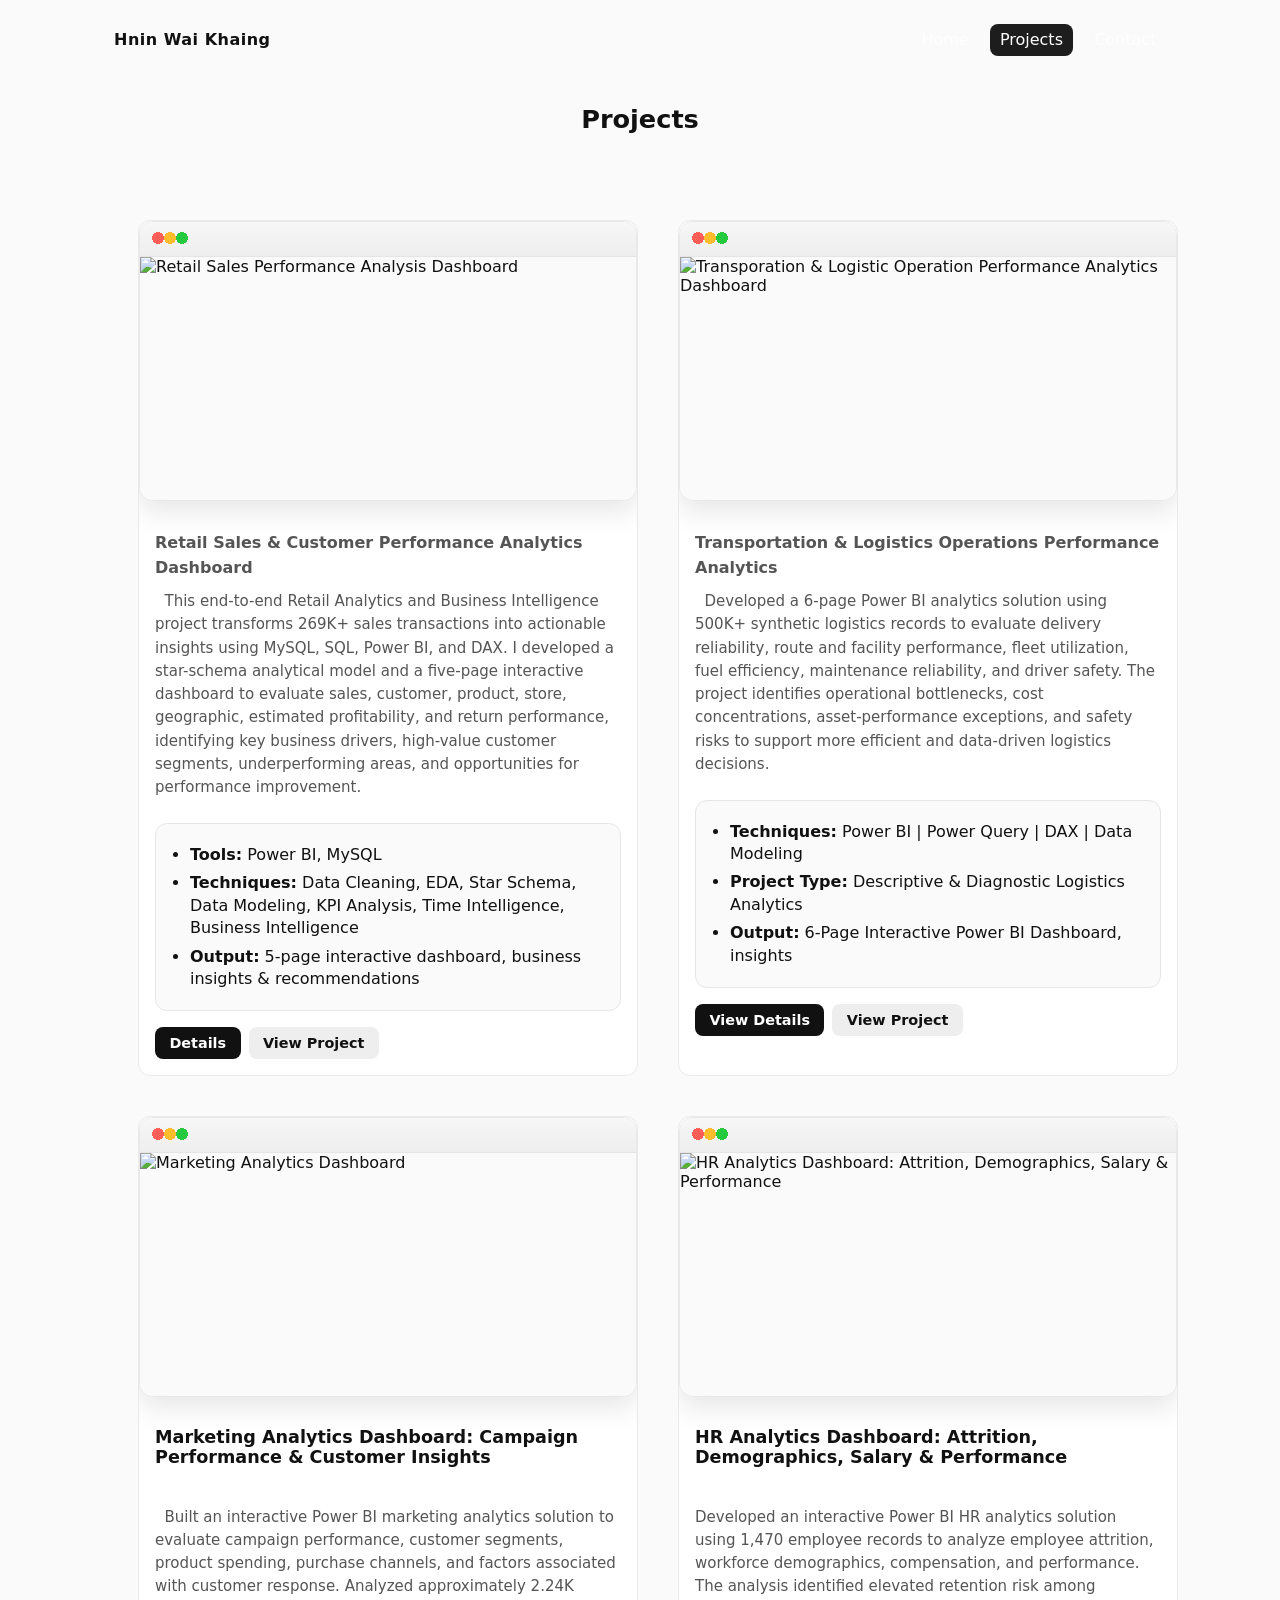
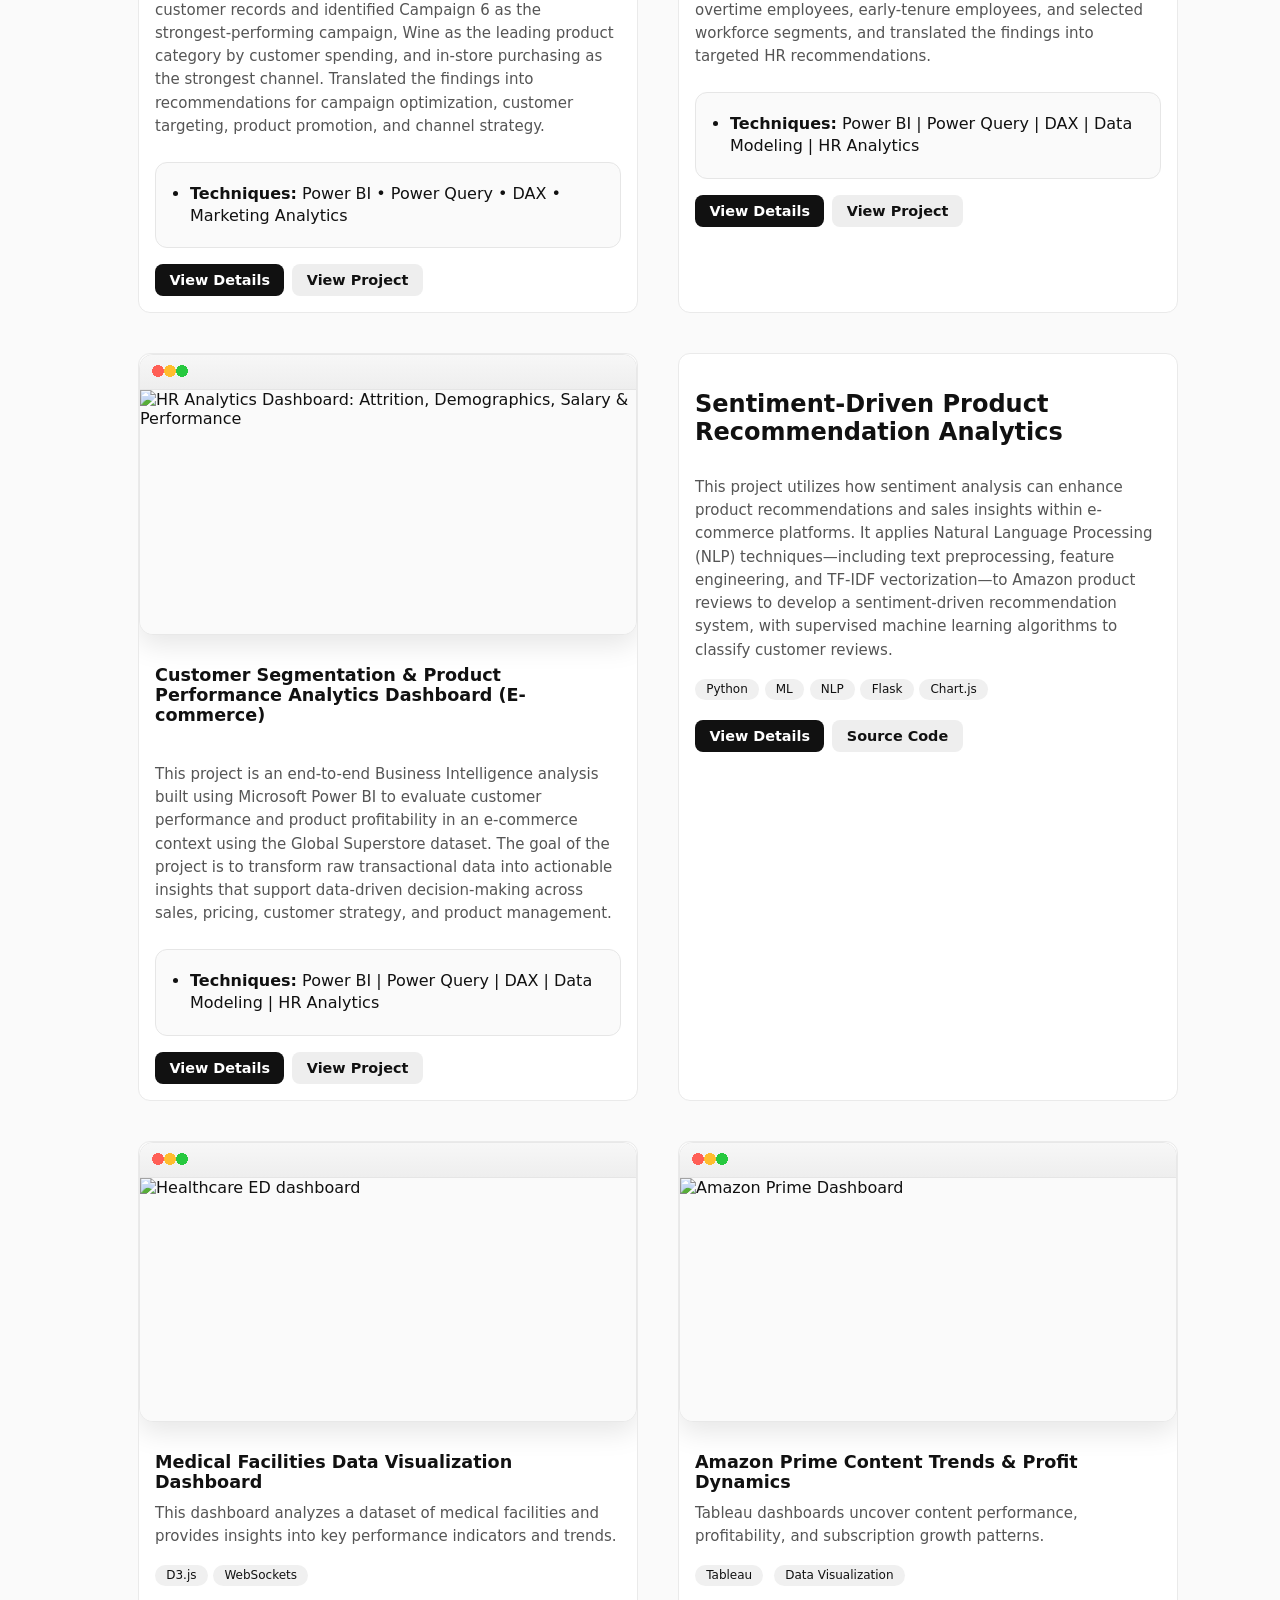
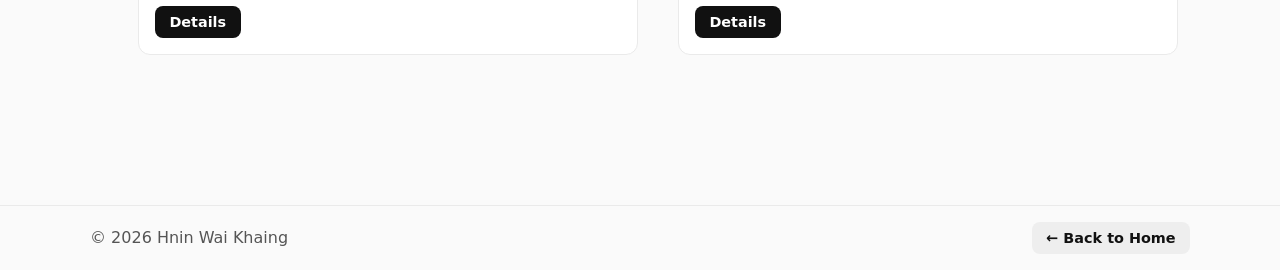
==== projects.html @ 9b1ee1e5 "Add files via upload" ====
<!doctype html>
<html lang="en">
<head>
    <meta charset="utf-8">
    <meta name="viewport" content="width=device-width, initial-scale=1">
    <title>Projects — Hnin Wai Khaing</title>
    <link rel="stylesheet" href="style.css">
    </head>
    <body>
    <header class="site-header">
        <div class="container nav">
        <div class="brand">Hnin Wai Khaing</div>
        <nav class="menu">
            <a href="index.html">Home</a>
            <a href="projects.html" class="active">Projects</a>
            <a href="index.html#contact">Contact</a>
        </nav>
        </div>
    </header>

    <main class="container">
        <h1 class="section-title">Projects</h1>

        <!-- Filter buttons (optional) -->

        <div>
            <br><br>
        </div>

		<div class="container">

                <div class="project-grid">
                                <!-- Retail Sales & Customer Performance Analytics Dashboard -->
                                <article class="card" id="cp" data-tags="viz">
												<div class="shot-browser">
					                            
													<img src="assets/images/retail/executive_overview.png" alt="Retail Sales Performance Analysis Dashboard">
												</div>
												<div class="content">
												
					                            <p><strong> Retail Sales & Customer Performance Analytics Dashboard </strong></p>
												<p class="project-desc">
                                                    &nbsp;
                                                    This end-to-end Retail Analytics and Business Intelligence project transforms 269K+ sales transactions into actionable insights
                                                    using MySQL, SQL, Power BI, and DAX. I developed a star-schema analytical model and a five-page interactive dashboard to evaluate sales, 
                                                    customer, product, store, geographic, estimated profitability, and return performance, identifying key business drivers, 
                                                    high-value customer segments, underperforming areas, and opportunities for performance improvement.
												</p>
												<div class="project-meta">
													
													<ul>
														
														<li><strong>Tools:</strong> Power BI, MySQL</li>
														<li><strong>Techniques:</strong> Data Cleaning, EDA, Star Schema, Data Modeling, KPI Analysis, Time Intelligence, Business Intelligence</li>
														<li><strong>Output:</strong> 5-page interactive dashboard, business insights & recommendations</li>
													</ul>
												</div>
												
												<div class="actions">
													<a class="btn primary" href="projects/retail-analytics.html">Details</a>
													<a class="btn ghost" href="https://github.com/hninwaikhaing-data/retail-sales-customer-analytics" target="_blank">View Project</a>
												</div>
												</div>
								</article>

																			
					
								<!-- Transportation & Logistics Operations Performance Analytics -->
					            <article class="card" id="CP" data-tags="viz">
					                            <div class="shot-browser">
					                            
					                            <img src="assets/images/logistics/transporation_delivery_performance_analysis.png" alt="Transporation & Logistic Operation Performance Analytics Dashboard">
					                            </div>
					                            <div class="content">
					                            <p><strong> Transportation & Logistics Operations Performance Analytics</strong></p>
					                            <p class="project-desc">
					                                &nbsp;
                                                    Developed a 6-page Power BI analytics solution using 500K+ synthetic logistics records to evaluate delivery reliability, route and facility performance,
                                                    fleet utilization, fuel efficiency, maintenance reliability, and driver safety. The project identifies operational bottlenecks, cost concentrations, 
                                                    asset-performance exceptions, and safety risks to support more efficient and data-driven logistics decisions.
                                                </p>

					                                
					                                <div class="project-meta">
					                                        
					                                        <ul>
					                                            
					                                            <li><strong>Techniques:</strong> Power BI | Power Query | DAX | Data Modeling</li>
					                                            <li><strong>Project Type:</strong> Descriptive & Diagnostic Logistics Analytics</li>
					                                            <li><strong>Output:</strong> 6-Page Interactive Power BI Dashboard, insights</li>
					                                        </ul>
					                                </div>
					                                <div class="actions">
					                                <a class="btn primary" href="projects/logistics-analytics.html" target="_blank">View Details</a>
					                                <a class="btn ghost" href="https://github.com/hninwaikhaing-data/transportation_logistics-operations-performance-analytics" target="_blank">View Project</a>
					                                </div>
					                            </div>
					            </article>

					        <!-- Marketing Analytics Dashboard -->
                            <article class="card" id="CP" data-tags="viz">
                                <div class="shot-browser">
                                
                                <img src="assets/images/marketing/campaign_performance_analysis.png" alt="Marketing Analytics Dashboard"><br><br>
                                </div>
                                <div class="content">
                                <h3>Marketing Analytics Dashboard: Campaign Performance & Customer Insights</h3><br>
                                <p class="project-desc">
                                    &nbsp;
                                    Built an interactive Power BI marketing analytics solution to evaluate campaign performance, customer segments, product spending, purchase channels, and factors associated with customer response.
                                    Analyzed approximately 2.24K customer records and identified Campaign 6 as the strongest-performing campaign, Wine as the leading product category by customer spending, and in-store purchasing as the strongest channel.
                                    Translated the findings into recommendations for campaign optimization, customer targeting, product promotion, and channel strategy.
                                </p>

                                <div class="project-meta">
                                            <ul>
                                                <li><strong>Techniques:</strong> Power BI • Power Query • DAX • Marketing Analytics</li>
                                            
                                            </ul>
                                </div>
                                <div class="actions">
                                    <a class="btn primary" href="projects/marketing-analytics.html" target="_blank">View Details</a>
                                    <a class="btn ghost" href="https://github.com/hninwaikhaing-data/marketing-performance-analytics" target="_blank">View Project</a>
                                </div>
                                </div>
                            </article>

    
                    
					<!-- HR Analytics Dashboard: Attrition, Demographics, Salary & Performance  -->
                            <article class="card" id="CP" data-tags="viz">
                            <div class="shot-browser">
                            
                            <img src="assets/images/hr/employee_attraction_analysis.png" alt="HR Analytics Dashboard: Attrition, Demographics, Salary & Performance "><br><br>
                            </div>
                            <div class="content">
                            <h3>HR Analytics Dashboard: Attrition, Demographics, Salary & Performance</h3><br>
                            <p class="project-desc">
                                Developed an interactive Power BI HR analytics solution using 1,470 employee records to analyze employee attrition, 
                                workforce demographics, compensation, and performance. The analysis identified elevated retention risk among overtime employees, 
                                early-tenure employees, and selected workforce segments, and translated the findings into targeted HR recommendations.
                        
                            </p>
								
                                
                            <div class="project-meta">
                                        <ul>
                                            <li><strong>Techniques:</strong> Power BI | Power Query | DAX | Data Modeling | HR Analytics</li>
                                        </ul>
                                    </div>
                            <div class="actions">
                                <a class="btn primary" href="projects/hr-analytics.html" target="_blank">View Details</a>
                                <a class="btn ghost" href="https://github.com/hninwaikhaing-data/workforce-hr-analytics" target="_blank">View Project</a>
                            </div>
                            </div>
                        </article>
                        <!-- Customer Segmentation & Product Performance Analytics Dashboard (E-commerce) -->
                            <article class="card" id="CP" data-tags="viz">
                            <div class="shot-browser">
                            
                            <img src="assets/images/ecommerce/Snapshot Customer Segmentation Analysis Dashboard.png" alt="HR Analytics Dashboard: Attrition, Demographics, Salary & Performance "><br><br>
                            </div>
                            <div class="content">
                            <h3>Customer Segmentation & Product Performance Analytics Dashboard (E-commerce)</h3><br>
                            <p class="project-desc">
                                This project is an end-to-end Business Intelligence analysis built using Microsoft Power BI to evaluate customer performance 
                                and product profitability in an e-commerce context using the Global Superstore dataset. The goal of the project is to transform raw transactional data into 
                                actionable insights that support data-driven decision-making across sales, pricing, customer strategy, and product management.
                            </p>
							
                            <div class="project-meta">
                                        <ul>
                                            <li><strong>Techniques:</strong> Power BI | Power Query | DAX | Data Modeling | HR Analytics</li>
                                        </ul>
                                    </div>
                            <div class="actions">
                                <a class="btn primary" href="projects/ecommerce-analytics.html" target="_blank">View Details</a>
                                <a class="btn ghost" href="https://github.com/hninwaikhaing-data/ecommerce-customer-product-analytics" target="_blank">View Project</a>
                            </div>
                            </div>
                        </article>
                        <!-- Sentiment -->
                        <article class="card" id="sentiment" data-tags="ml py">
                        
                            
                            <div class="content">
                            <h2>Sentiment-Driven Product Recommendation Analytics</h2>
                            <p class="project-desc">This project utilizes how sentiment analysis can enhance product recommendations and 
                                sales insights within e-commerce platforms. It applies Natural Language Processing (NLP) 
                                techniques—including text preprocessing, feature engineering, and TF-IDF vectorization—to 
                                Amazon product reviews to develop a sentiment-driven recommendation system, with supervised 
                                machine learning algorithms to classify customer reviews.</p>
                            <div class="tags"><span class="tag">Python</span><span class="tag">ML</span><span class="tag">NLP</span><span class="tag">Flask</span><span class="tag">Chart.js</span></div>
                            
                            <div class="actions">
                                <a class="btn primary" href="projects/sentiment.html" target="_blank">View Details</a>
                                <a class="btn ghost" href="https://github.com/hninwaikhaing-data/sentiment-driven-product-recommendation" target="_blank">Source Code</a>
                            </div>
                            </div>

                        </article>

                <!-- D3 -->
                <article class="card" id="ed" data-tags="iv">
                    <div class="shot-browser">
                        <img src="assets/images/medical_DV.png" alt="Healthcare ED dashboard">
                    </div>
                
                    <div class="content">
                    <h3>Medical Facilities Data Visualization Dashboard</h3>
                    <p class="project-desc">This dashboard analyzes a dataset of medical facilities and provides insights into key performance indicators and trends.</p>
                    <div class="tags"><span class="tag">D3.js</span><span class="tag">WebSockets</span></div>
                    <div class="actions">
                        <a class="btn primary" href="projects/medicare_IV.html" target="_blank">Details</a>
                    </div>
                    </div>

            
                </article>
                <!-- Amazon Prime Content Trends -->
                    <article class="card" data-tags="ta">
                    <div class="shot-browser">
                        <img src="assets/images/amazon_dashboard.png" alt="Amazon Prime Dashboard">
                    </div>
                    <div class="content">
                        <h3>Amazon Prime Content Trends & Profit Dynamics</h3>
                        <p class="project-desc">Tableau dashboards uncover content performance, profitability, and subscription growth patterns.</p>
                        <div class="tags">
                        <span class="tag">Tableau</span>
                        <span class="tag">Data Visualization</span>
                        </div>
                        <div class="actions">
                        <a class="btn primary" href="projects/amazon.html">Details</a>
                        </div>
                    </div>
                    </article>
                </div>

		</div>
                
                
    </main>

    <footer>
        <div class="container footer-inner">
        <span>© <span id="year"></span> Hnin Wai Khaing</span>
        <a class="btn ghost" href="index.html">← Back to Home</a>
        </div>
    </footer>

    <!-- Tiny filter JS (optional) -->
    <script>
        document.querySelectorAll('[data-filter]').forEach(btn=>{
        btn.addEventListener('click',()=>{
            const f = btn.getAttribute('data-filter');
            document.querySelectorAll('.project-grid .card').forEach(c=>{
            const tags = (c.dataset.tags||'').split(' ');
            c.style.display = (f==='all'||tags.includes(f)) ? '' : 'none';
            });
            document.querySelectorAll('[data-filter]').forEach(b=>b.classList.remove('primary'));
            btn.classList.add('primary');
        });
        });
        document.getElementById('year').textContent = new Date().getFullYear();
    </script>
</body>
</html>
---- style.css ----
/* === PROJECTS SECTION STYLING === */

#projects {
    padding: 3rem 1.5rem;
    background: #fafafa;
}
/* === PROJECTS Profile === */
.profile-image{
    width:380px;
}

.profile-image img{
    width:100%;
    border-radius:20px;
    box-shadow:0 15px 35px rgba(0,0,0,0.35);
    transition:0.4s ease;
}

.profile-image img:hover{
    transform:translateY(-8px);
}
/* === PROJECTS Image === */


#projects h2 {
    text-align: center;
    font-size: 2.6rem;
    margin-bottom: 2rem;
    font-weight: 700;
    font-style: normal;
    text-transform: none;

}
#projects h3 {
    font-size: 1rem;
    margin-bottom: 0.5rem;
    font-weight: 1500;
    font-style: normal;
    text-transform: none;
    max-width: 870px;
    width: 100%;
    text-align: justify;
}
.projects-container{
    width:96%;
    max-width:1800px;
    margin:0 auto;
}
/* Grid layout */
.project-grid {
    display:grid;
    grid-template-columns:repeat(2,minmax(500px,1fr));
    gap:40px;

    max-width:1400px;
    margin:0 auto 70px;
}

/* Individual project card */
.card{
    background:#fff;
    border:1px solid #eaeaea;
    border-radius:12px;
    overflow:hidden;
    display:flex;
    flex-direction:column;
    width:100%;
    transition:transform .2s,box-shadow .2s

}

#projects .card:hover {
    transform: translateY(-6px);
    box-shadow: 0 8px 16px rgba(0,0,0,0.1);
}

/* Image */
.card img {
    width:100%;
    height:260px;
    object-fit:cover;
}

/* Content */
#projects .card .content {
    padding: 1.2rem;
    flex: 1;
    display: flex;
    flex-direction: column;
}

#projects .card .content h3 {
    font-size: 1.2rem;
    margin-bottom: 0.5rem;
    font-weight: 600;
    font-style: normal;
    text-transform: none;
}

#projects .card p {
    font-size: 0.95rem;
    color: #555;
    flex: 1;
    line-height: 1.5;
}

/* Tech tags */
#projects .tags {
    margin-top: 0.8rem;
}

#projects .tags span {
    display: inline-block;
    background: #f0f0f0;
    border-radius: 20px;
    padding: 0.25rem 0.8rem;
    font-size: 0.75rem;
    margin-right: 0.4rem;
    margin-bottom: 0.4rem;
}

/* Buttons */
#projects .actions {
    margin-top: 1rem;
    display: flex;
    gap: 0.6rem;
}

#projects .actions a {
    flex: 1;
    text-align: center;
    padding: 0.5rem 0.8rem;
    border-radius: 6px;
    font-size: 0.85rem;
    font-weight: 500;
    text-decoration: none;
    transition: background 0.2s;
}

#projects .actions a.demo {
    background: #111;
    color: #fff;
}

#projects .actions a.demo:hover {
    background: #333;
}

#projects .actions a.code {
    background: #f3f3f3;
    color: #111;
}

#projects .actions a.code:hover {
    background: #ddd;
}

.project-meta{
    margin-top: 14px;
    padding: 14px 16px;
    border: 1px solid #e6e6e6;
    border-radius: 12px;
    background: #fafafa;
}



.project-meta ul{
    margin: 0;
    padding-left: 18px;
}

.project-meta li{
    margin: 6px 0;
    line-height: 1.4;
}
.projects-page{
    max-width: 1500px;
    width: 95%;
    margin: 0 auto;
    padding: 40px 0;
}
/* === Responsive tweaks === */



/* Mobile */
@media (max-width: 992px) {
        #projects h2 {
            font-size: 1.6rem;
        }
        .project-grid{
            grid-template-columns: 1fr;
        }
        
        .card img {
            height: 140px;
        }
        
}

/* === Hybrid Hero (Massively + Round Photo) === */
.hero-merge{
    position:relative;
    background: radial-gradient(1500px 800px at 85% 15%, rgba(255,255,255,.06), transparent 55%),
                linear-gradient(160deg,#111 0%, #1d1f23 60%, #222 100%);
    color:#fff; padding:5.5rem 1.25rem 4rem; text-align:left;
}
/* layout */
.hero-merge_inner{
    display: grid;
    grid-template-columns: 1fr 3fr;
    gap: 2.5rem;
    max-width: 2000px;
    margin: 0 auto;
}

.hero-merge_text{
    max-width: 1200px;
}

.hero-merge_name{
    margin: 0;
    font-size: 2.6rem;
    font-weight: 650;
    letter-spacing: 0.02em;
    text-transform: none;
}
.hero-merge_role{
    margin: .6rem 0 1.1rem;
    font-style: italic;
    opacity: .9;
    font-size: 1rem;
}

.actions.special{
    margin-top: 2rem;
}

.icons{
    margin-top: 2rem;
}

/* photo (perfect circle) */
.hero-merge_photo{
    
    border-radius: 50%;
    overflow: hidden;
    margin: 0 auto;
    border: 6px solid #f2c811;          /* <-- only #f2c811, no stray character */
    box-shadow: 0 10px 25px rgba(0,0,0,.3);
    width: 320px;
    height: 500px;
}
.hero-merge_photo img{
    width: 100%;
    height: 100%;
  object-fit: cover;                   /* fill nicely */
}

/* scroll button */
.down-btn{
    position: absolute;
    left: 50%;
    bottom: 24px;
    transform: translateX(-50%);
    width: 48px; height: 48px; border-radius: 50%;
    display: grid; place-items: center;
    border: 1px solid rgba(255,255,255,.25); /* <-- no extra char before rgba */
    color: #fff;                               /* <-- no extra char before #fff */
    opacity: .85;
}
.down-btn:hover{ opacity: 1; }

/* mobile */
@media screen and (max-width: 768px) {
    .hero-merge_inner {
        display: flex;
        flex-direction: column;
        align-items: center;
        text-align: center;
        padding: 80px 24px;
        gap: 28px;
    }

    .hero-merge_photo {
        width: 200px;
        height: 270px;
        margin: 0 auto;
    }

    .hero-merge_inner h2 {
        font-size: 1.8rem;
        letter-spacing: 2px;
    }

    .hero-merge_inner p {
        font-size: 0.95rem;
        line-height: 1.7;
        text-align: left;
    }

    .actions.special {
        flex-direction: column;
        align-items: center;
        gap: 10px;
    }

}

.skills-list {
    list-style: disc;

    padding: 25px 35px 25px 45px;

    margin: 0;

    background: #ffffff;

    border-left: 3px solid #171717;

    border-radius: 5px;

    box-shadow: 0 3px 15px rgba(0, 0, 0, 0.08);
}


/* Each skill row */

.skills-list li {
    margin-bottom: 18px;

    padding-left: 5px;

    font-size: 15px;

    line-height: 1.7;

    color: #1f2937;
}


/* Remove margin from last item */

.skills-list li:last-child {
    margin-bottom: 0;
}


/* Category */

.skills-list li strong {
    font-weight: 700;

    color: #172033;

    display: inline-block;

    min-width: 175px;
}


/* Colon */

.skill-colon {
    display: inline-block;

    margin-right: 8px;

    font-weight: 600;

    color: #172033;
}


/* Details inside brackets */

.skill-details {
    color: #7a8491;

    font-size: 14px;
}


/* Hover effect */

.skills-list li:hover {
    transform: translateX(3px);

    transition: 0.2s ease;
}


/* Base */
*{box-sizing:border-box}
body{margin:0;font-family:system-ui,-apple-system,Segoe UI,Roboto,Arial,sans-serif;color:#111;background:#fafafa}
a{color:inherit}
.container{max-width:1100px;margin:0 auto;padding:1.5rem}

/* Header / Nav */
.header{background:#111;color:#fff}
.nav{display:flex;align-items:center;justify-content:space-between;gap:1rem}
.brand{font-weight:700;letter-spacing:.5px}
.menu{display:flex;gap:.75rem;flex-wrap:wrap}
.menu a{color:#fff;text-decoration:none;opacity:.85;padding:.4rem .6rem;border-radius:.5rem}
.menu a:hover,.menu a.active{opacity:1;background:#1d1d1d}

/* Hero */
.hero{padding:3rem 0;background:#fff}
.hero h1{margin:.25rem 0 0;font-size:1.5rem}
.hero p{color:#444;max-width:720px}

/* Section titles */
.section-title{font-size:1.6rem;font-weight:700;text-align:center;margin:0 0 1.5rem}

.project-desc {
    font-size:15px;
    line-height:1.7;
    margin:16px 0;
    max-width:none;
    
}
/* Project grid (used on projects.html and optional on index)  */


.card:hover{transform:translateY(-6px);box-shadow:0 12px 24px rgba(0,0,0,.10)}
.card img{width:100%;height:180px;object-fit:cover}
.card .content{padding:1rem;display:flex;flex-direction:column;gap:.6rem}
.card h3{margin:0;font-size:1.1rem}
.card p{margin:0;color:#555;line-height:1.55}
.tags{margin-top:.2rem}
.tag{display:inline-block;background:#f0f0f0;border-radius:999px;padding:.22rem .7rem;font-size:.75rem;margin:.25rem .35rem .25rem 0}
.actions{display:flex;gap:.5rem;margin-top:.4rem}
.btn{display:inline-block;text-align:center;padding:.5rem .9rem;border-radius:8px;text-decoration:none;font-weight:600;font-size:.9rem}
.btn.primary{background:#111;color:#fff}
.btn.primary:hover{background:#2a2a2a}
.btn.ghost{background:#eee;color:#111}
.btn.ghost:hover{background:#ddd}

/* Framed screenshot */
.shot-browser{
    position: relative;
    border: 1px solid #e8e8e8;
    border-radius: 14px;
    overflow: hidden;
    background: #fff;
    box-shadow: 0 10px 28px rgba(0,0,0,.10);
    aspect-ratio: 16 / 9;           /* keeps all cards uniform */
    margin-bottom: 14px;
}
.shot-browser img{
    width: 100%;
    height: 100%;
    object-fit: cover;
}
/* Top bar + traffic lights */
.shot-browser::before{
    content:"";
    display:block;
    height:34px;
    background: linear-gradient(#f7f7f7,#eee);
    border-bottom:1px solid #e5e5e5;
}
.shot-browser::after{
    content:"";
    position:absolute;
    top:10px; left:12px;
    width:36px; height:12px;
    background:
    radial-gradient(circle at 6px 6px,#ff5f56 6px,transparent 6px),
    radial-gradient(circle at 18px 6px,#ffbd2e 6px,transparent 6px),
    radial-gradient(circle at 30px 6px,#27c93f 6px,transparent 6px);
}

/* Image behavior */
.shot-browser img{
    width:100%;
  height:calc(100% - 35px);  /* minus the top bar */
  object-fit:contain;        /* shows full PNG (no crop) */
    display:block;
  background:#fafafa;        /* subtle letterbox fill */
}


/* ===== Skills Section ===== */
.skills {
    padding: 4rem 1rem;
    background: #fafafa;
    text-align: center;
}

.skills h2 {
    
    text-align: center;
    font-size: 2rem;
    margin-bottom: 2.6rem;
    font-weight: 700;
    font-style: normal;
    text-transform: none;

}

.skills-grid {
    display: grid;
    grid-template-columns: repeat(auto-fit, minmax(900px, 1fr));
    gap: 1.5rem;
    max-width: 1100px;
    margin: 0 auto;
}

.skill-card {
    background: #fff;
    padding: 2rem 1.5rem;
    border-radius: 12px;
    box-shadow: 0 4px 10px rgba(0,0,0,.05);
    transition: transform .3s ease, box-shadow .3s ease;
    text-align: center;
}

.skill-card:hover {
    transform: translateY(-8px);
    box-shadow: 0 10px 25px rgba(0,0,0,.12);
}

.skill-card i {
    font-size: 2rem;
    margin-bottom: 1rem;
  color: #f2c811;  /* highlight color (Power BI yellow) */
}

.skill-card h3 {
    font-size: 1.1rem;
    font-weight: 700;
    margin-bottom: .7rem;
}

.skill-card p {
    font-size: .95rem;
    color: #555;
    line-height: 1.5;
}

/* ===== Skills Section ===== */
.skills { padding: 3rem 1rem; background:#fafafa; }
.skills-grid {
    ddisplay: grid;
    gap: 1.5rem;
    max-width: 900px;
    margin: 0 auto;
}

.skill-card {
    background: #fff;
    border-left: 5px solid #111;
    border-radius: 8px;
    padding: 1.2rem 1.4rem;
    box-shadow: 0 2px 6px rgba(0,0,0,0.05);
    transition: transform 0.2s, box-shadow 0.2s;
}
.skill-card:hover {
    transform: translateY(-6px);
    box-shadow: 0 10px 18px rgba(0,0,0,.12);
}

.skill-card i {
    font-size: 1.5rem;
    margin-bottom: .6rem;
    color: #111;
}
.skill-card h3 {
    margin: 0 0 .4rem;
    font-size: 1.05rem;
}
.skill-card p {
    margin: 0;
    font-size: .92rem;
    color: #444;
    line-height: 1.5;
}

/* Responsive */
@media (max-width: 768px) {
    .skills { padding: 2rem 1rem; }
    .skill-card h3 { font-size: 1rem; }
    .skills-list p {
    display: block !important;   /* remove flex */
    margin-bottom: 14px;
    line-height: 1.6;
    }

    .skills-list strong {
    display: block;              /* move title to top */
    margin-bottom: 4px;
    }
}


.education {
    padding: 3rem 1rem;
    background: #fdfdfd;
}
.edu-grid {
    display: grid;
    gap: 1.5rem;
    max-width: 900px;
    margin: 0 auto;
}
.edu-card {
    background: #fff;
    border-left: 5px solid #111;
    border-radius: 8px;
    padding: 1.2rem 1.4rem;
    box-shadow: 0 2px 6px rgba(0,0,0,0.05);
    transition: transform 0.2s, box-shadow 0.2s;
}
.edu-card:hover {
    transform: translateY(-5px);
    box-shadow: 0 8px 20px rgba(0,0,0,0.12);
}
.edu-card h3 {
    margin: 0 0 0.3rem;
    font-size: 1.2rem;
    font-style: normal;
    text-transform: none;

}
.edu-card p {
    margin: 0 0 0.5rem;
    color: #444;
    font-size: 0.95rem;
}
.edu-card ul {
    margin: 0;
    padding-left: 1.2rem;
    color: #555;
    font-size: 0.9rem;
}
.edu-card ul li {
    margin-bottom: 0.3rem;
    list-style: disc;
}

/* Responsive */
@media (max-width: 768px) {
    .edu-card { padding: 1rem; }
    .edu-card h3 { font-size: 1rem; }
}


/* Footer */
footer{border-top:1px solid #eaeaea;margin-top:2rem}
.footer-inner{display:flex;flex-wrap:wrap;gap:1rem;align-items:center;justify-content:space-between;padding:1rem 0;color:#555}

/* Responsive tweaks */
@media(max-width:768px){
    .hero{padding:2rem 0}
    .hero h1{font-size:1.6rem}
    .card img{height:140px} 
}
#intro p.hero-merge_blurb {
    font-family: "Poppins", sans-serif;
    font-size: 1rem;
    line-height: 1.8;
    color: #cbd5e1;
    max-width: 1200px;
    width: 100%;
    margin: 20px auto;
    letter-spacing: 0.02em;
    text-align: justify;
    font-style: normal;
}
/* =========================================
CTA
========================================= */

.footer-cta {
    max-width: 1000px;

    margin: auto;

    padding: 40px 20px;

    display: flex;

    align-items: center;
    justify-content: center;

    gap: 30px;

    text-align: center;
}

.footer-cta h3 {
    margin: 0 0 12px;

    font-size: 22px;
    font-weight: 500;
}

.footer-cta p {
    margin: 0;

    color: #aeb7c5;

    font-size: 16px;
}

.quote-mark {
    font-size: 60px;

    color: #8b6cff;

    font-family: Georgia, serif;
}
/* =========================================
BACK TO TOP
========================================= */

.back-to-top {
    position: absolute;

    right: 20px;

    width: 58px;
    height: 58px;

    border-radius: 50%;

    border: 1px solid rgba(255,255,255,0.2);

    background: transparent;

    color: #8b6cff;

    font-size: 25px;

    cursor: pointer;

    transition: 0.3s;
}

.back-to-top:hover {
    background: #8b6cff;
    color: white;

    transform: translateY(-4px);
}
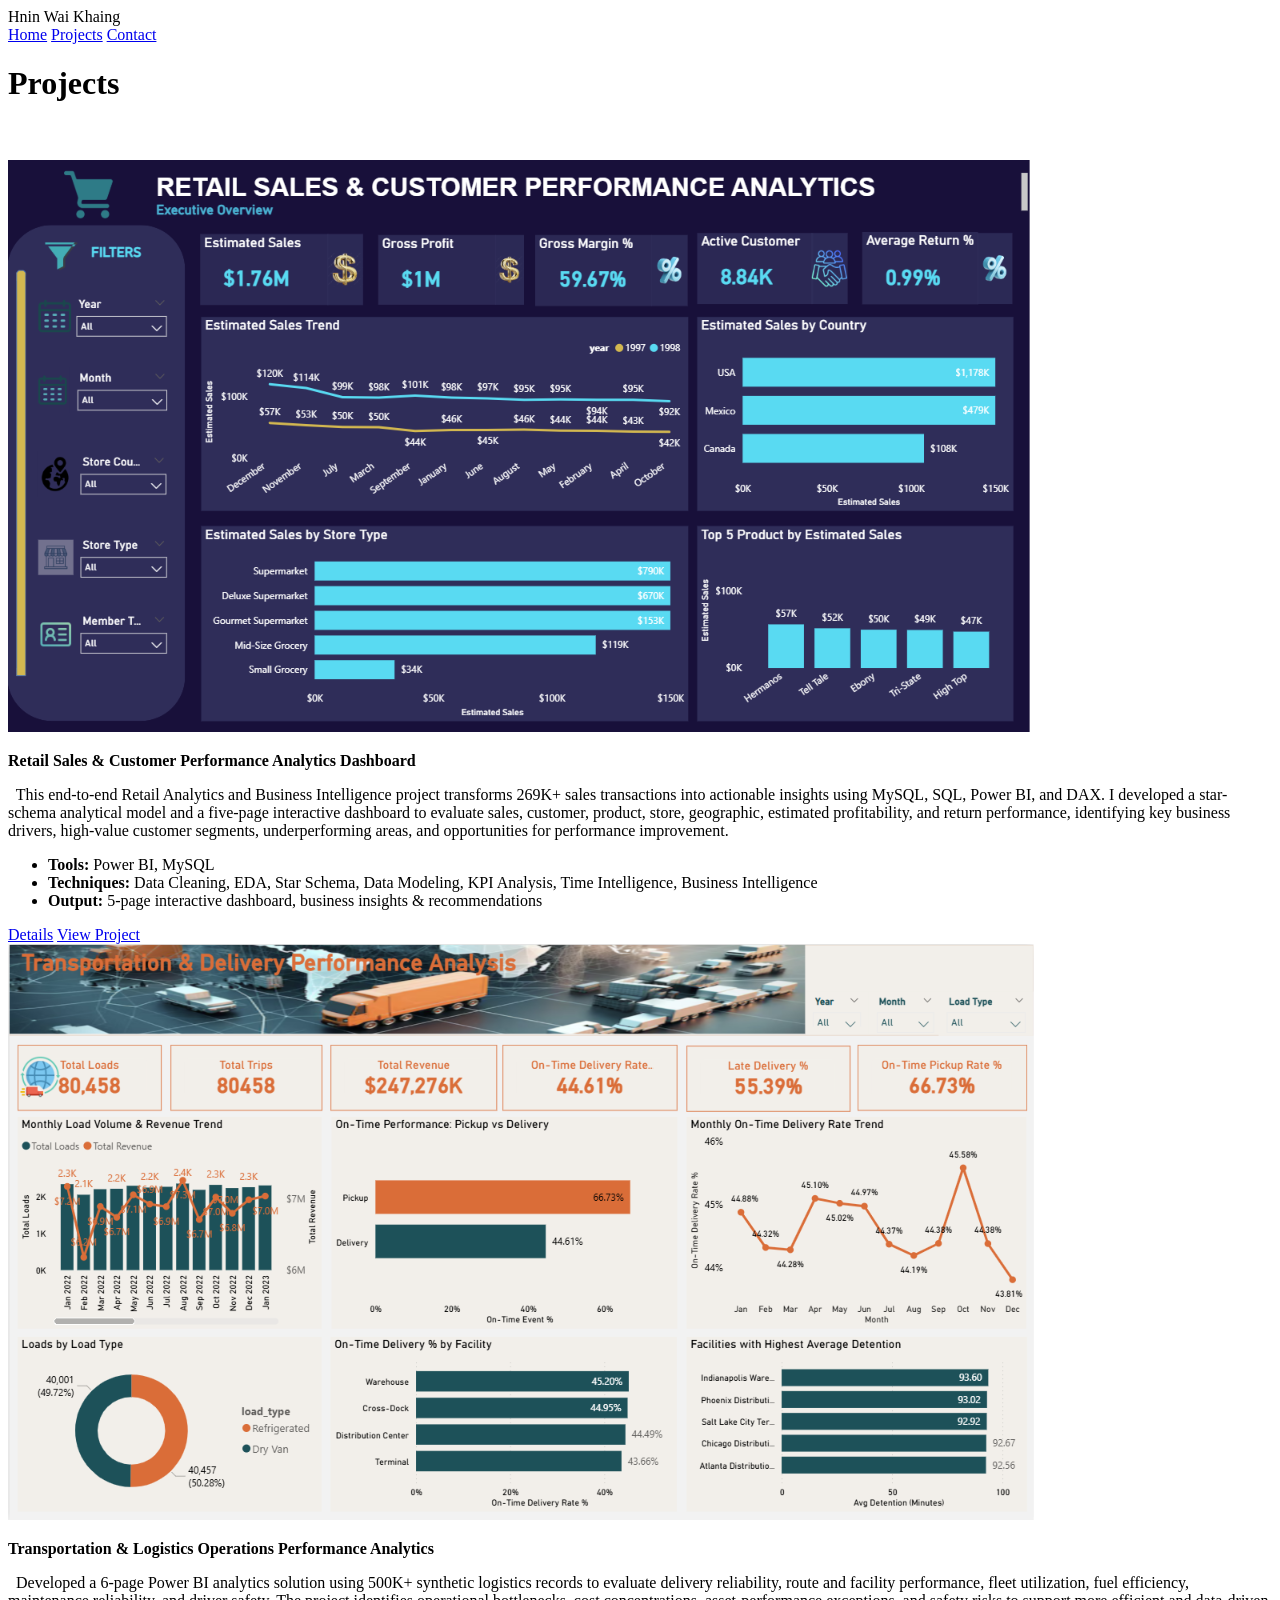
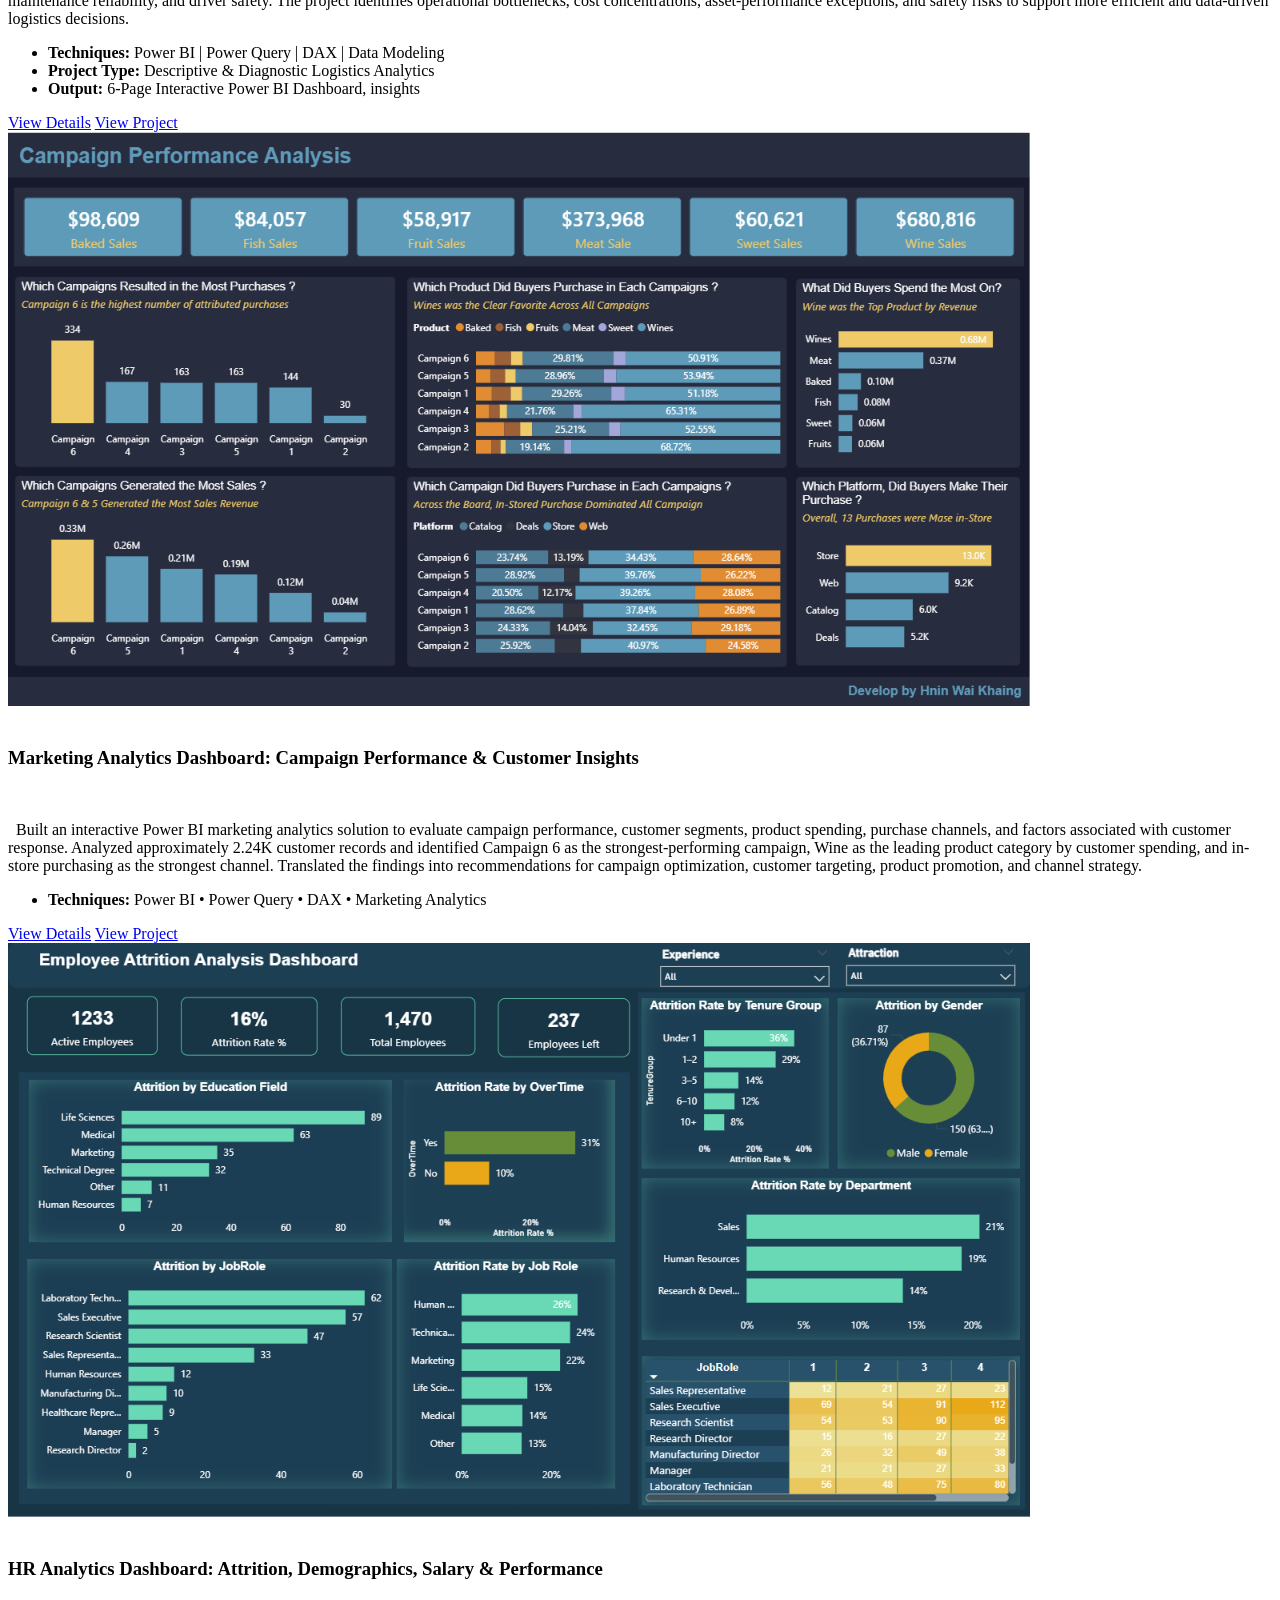
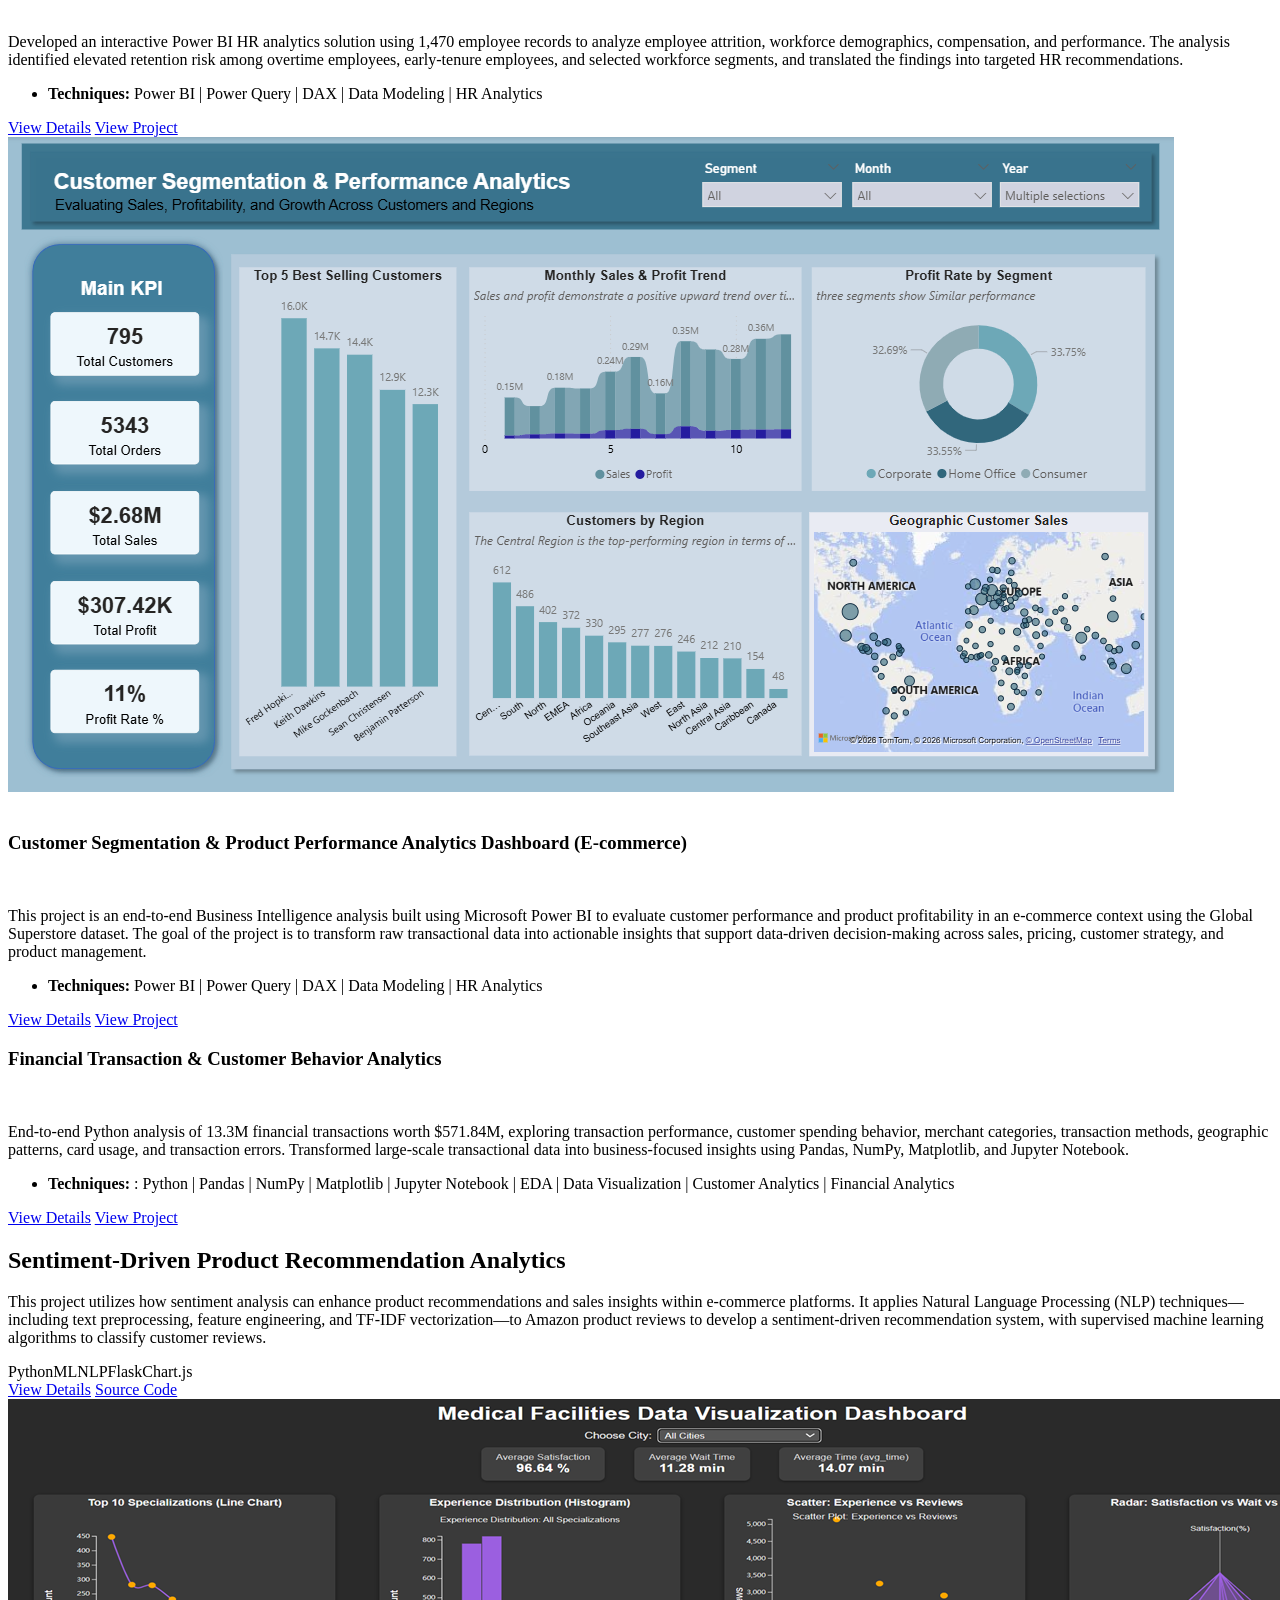
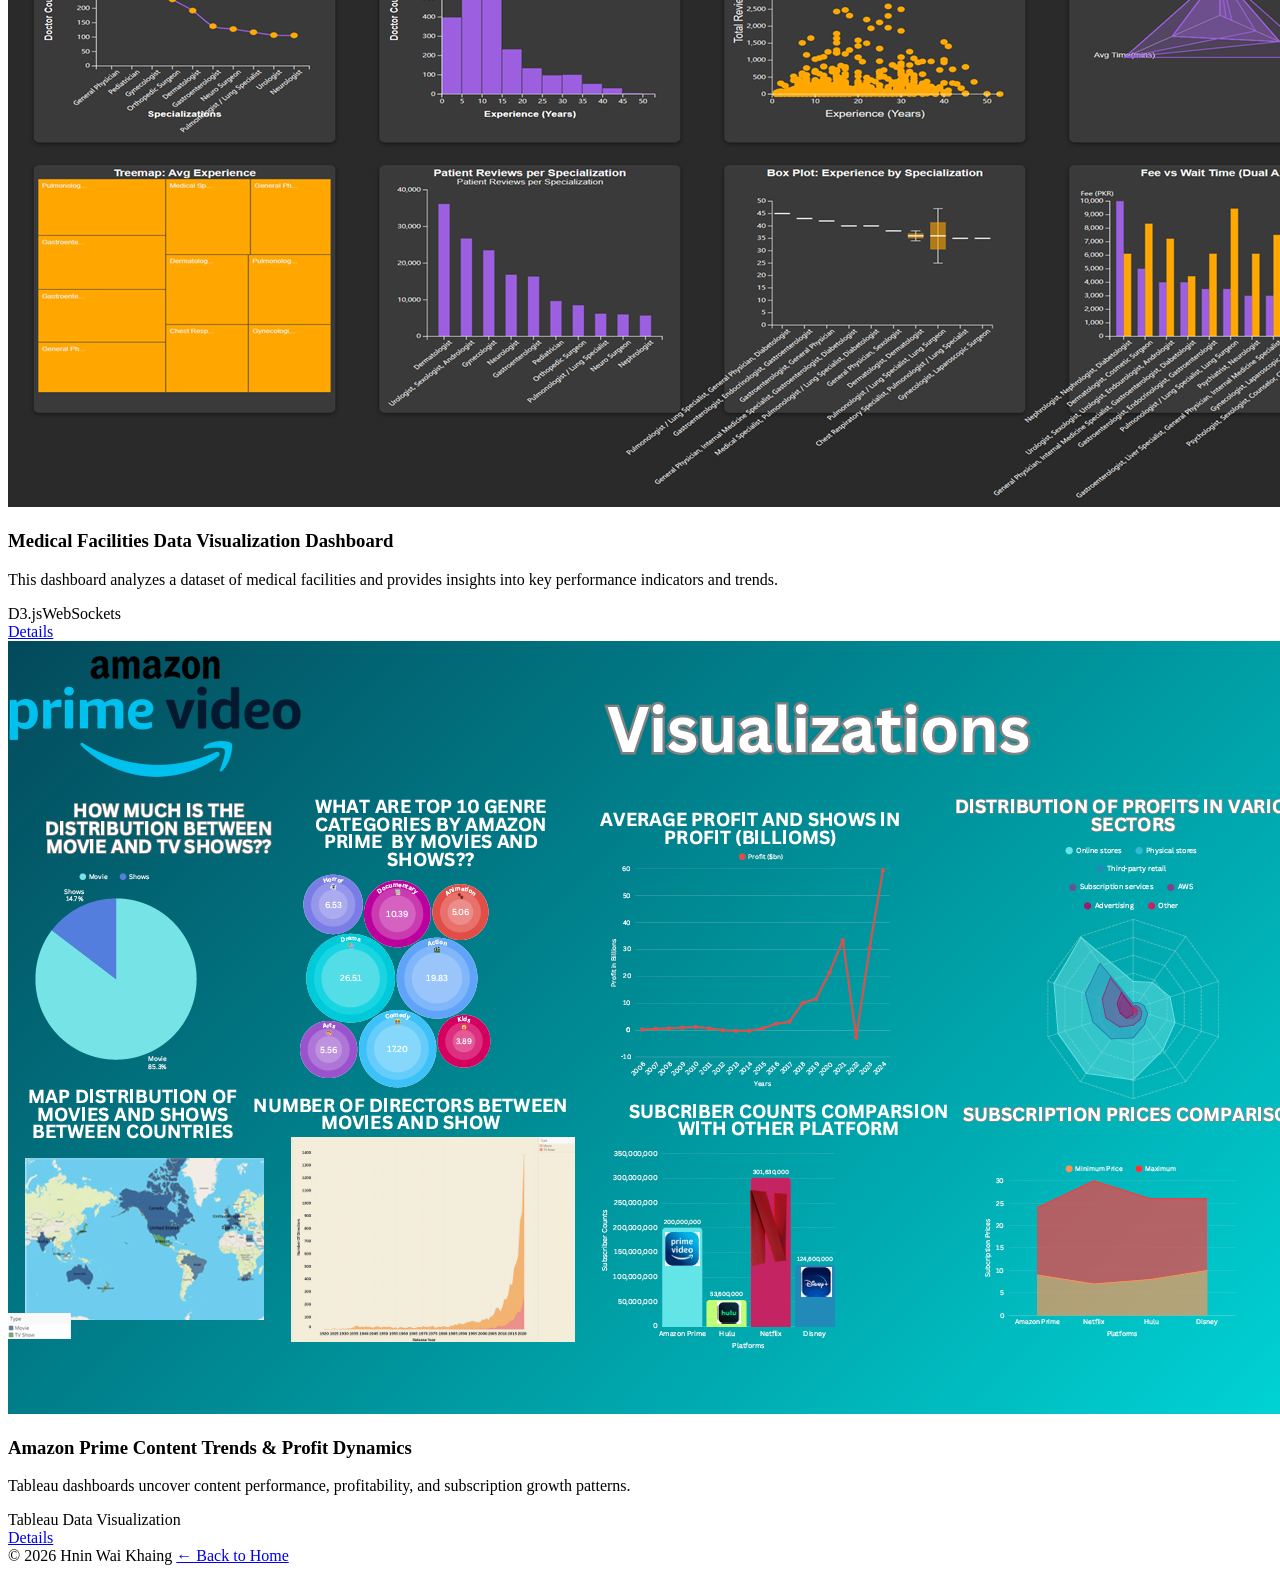
==== commit 2d2d1e4b: "Add new data analytics project to portfolio" ====
--- a/projects.html
+++ b/projects.html
@@ -179,6 +179,28 @@
                             </div>
                             </div>
                         </article>
+                        <!-- Financial Transaction and Customer Behavior Analytics | Python -->
+                            <article class="card" id="CP" data-tags="viz">
+                            
+                            <div class="content">
+                            <h3>Financial Transaction & Customer Behavior Analytics</h3><br>
+                            <p class="project-desc">
+                                End-to-end Python analysis of 13.3M financial transactions worth $571.84M, exploring transaction performance, customer 
+                                spending behavior, merchant categories, transaction methods, geographic patterns, card usage, and transaction errors. 
+                                Transformed large-scale transactional data into business-focused insights using Pandas, NumPy, Matplotlib, and Jupyter Notebook.
+                            </p>
+							
+                            <div class="project-meta">
+                                        <ul>
+                                            <li><strong>Techniques:</strong> : Python  |  Pandas  |  NumPy  |  Matplotlib  |  Jupyter Notebook  |  EDA  |  Data Visualization  |  Customer Analytics  |  Financial Analytics</li>
+                                        </ul>
+                                    </div>
+                            <div class="actions">
+                                <a class="btn primary" href="projects/financial_transaction_analysis.html" target="_blank">View Details</a>
+                                <a class="btn ghost" href="https://github.com/hninwaikhaing-data/financial-transaction-customer-behavior-analytics" target="_blank">View Project</a>
+                            </div>
+                            </div>
+                        </article>
                         <!-- Sentiment -->
                         <article class="card" id="sentiment" data-tags="ml py">
                         
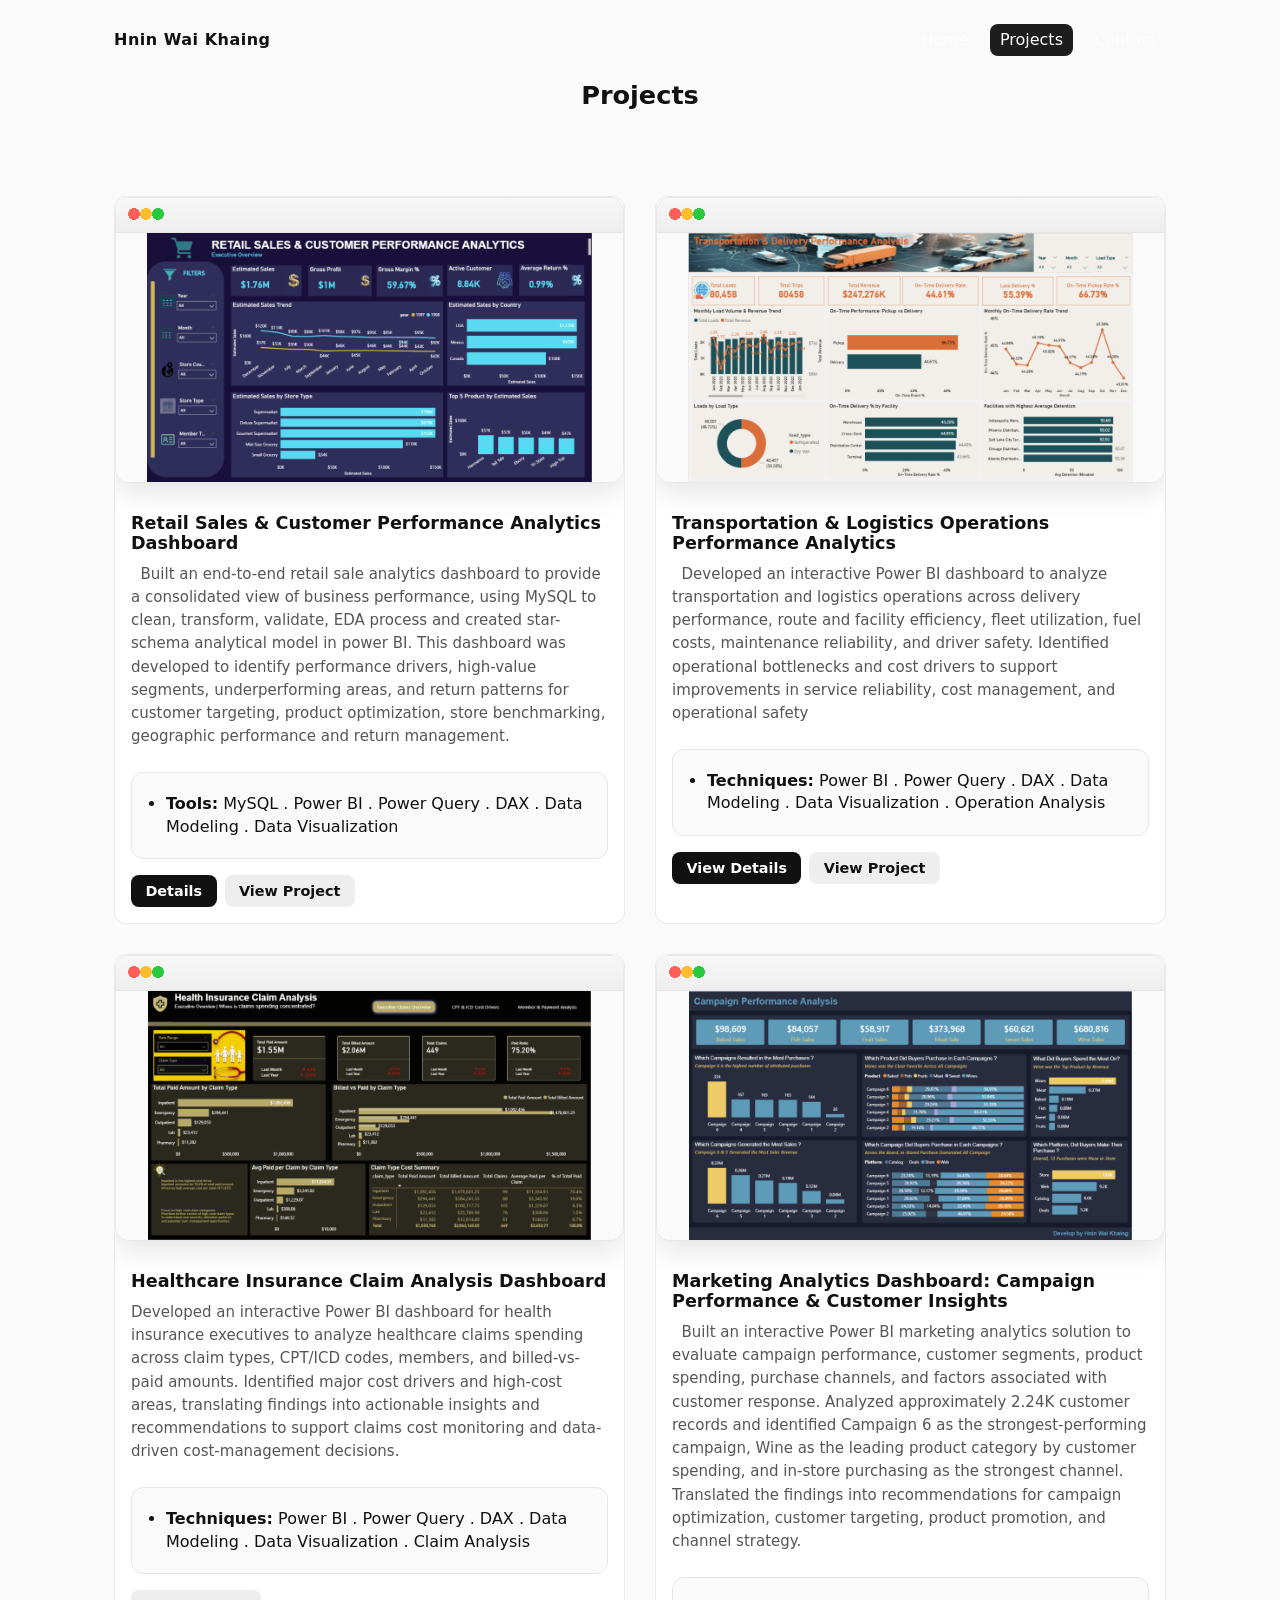
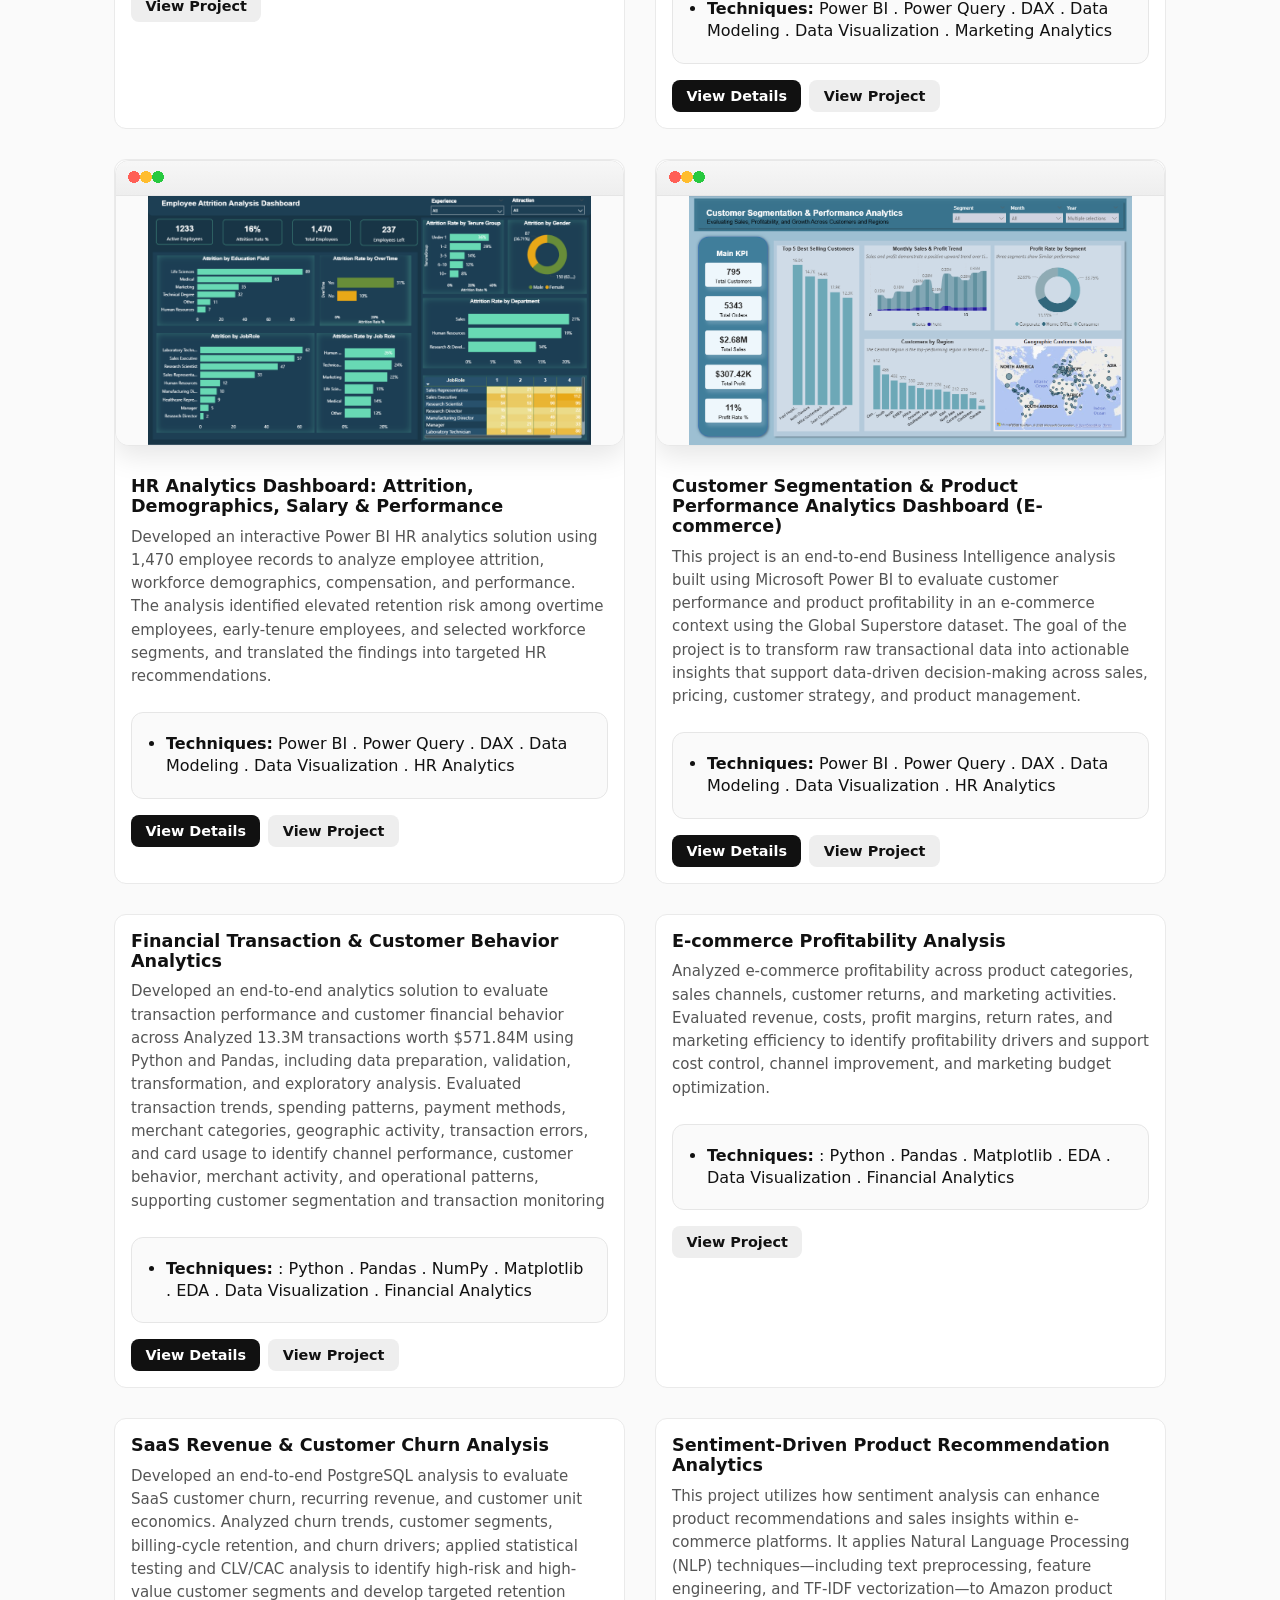
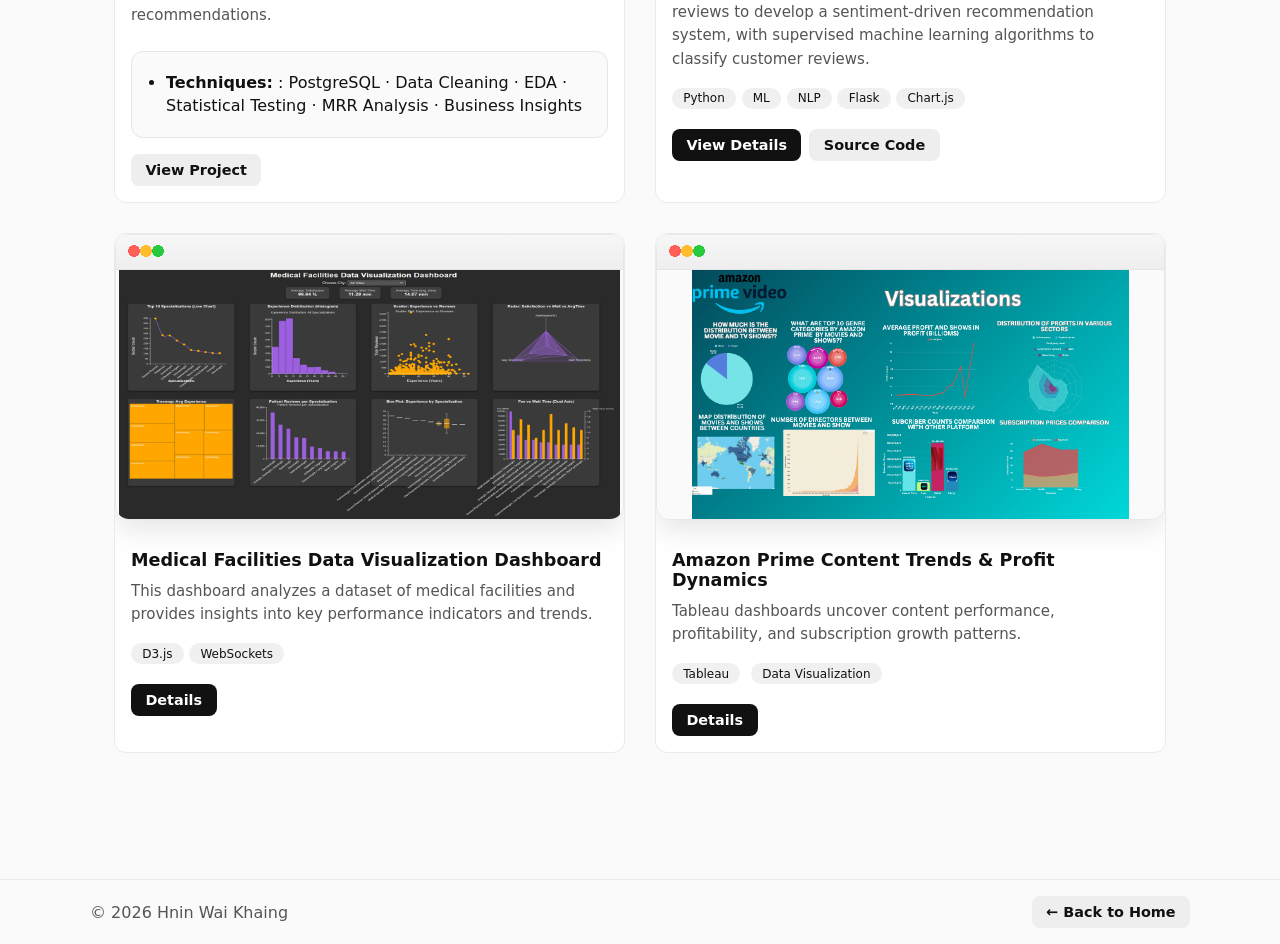
==== commit 3473c896: "Update portfolio website" ====
--- a/projects.html
+++ b/projects.html
@@ -18,7 +18,7 @@
         </div>
     </header>
 
-    <main class="container">
+    <main class="project-page">
         <h1 class="section-title">Projects</h1>
 
         <!-- Filter buttons (optional) -->
@@ -38,27 +38,24 @@
 												</div>
 												<div class="content">
 												
-					                            <p><strong> Retail Sales & Customer Performance Analytics Dashboard </strong></p>
+					                            <h3> Retail Sales & Customer Performance Analytics Dashboard </h3>
 												<p class="project-desc">
                                                     &nbsp;
-                                                    This end-to-end Retail Analytics and Business Intelligence project transforms 269K+ sales transactions into actionable insights
-                                                    using MySQL, SQL, Power BI, and DAX. I developed a star-schema analytical model and a five-page interactive dashboard to evaluate sales, 
-                                                    customer, product, store, geographic, estimated profitability, and return performance, identifying key business drivers, 
-                                                    high-value customer segments, underperforming areas, and opportunities for performance improvement.
+                                                    Built an end-to-end retail sale analytics dashboard to provide a consolidated view of business performance, using MySQL to clean, transform, validate, EDA process and created star-schema analytical model in power BI. 
+                                                    This dashboard was developed to identify performance drivers, high-value segments, underperforming areas, and return patterns for customer targeting, product optimization, 
+                                                    store benchmarking, geographic performance and return management.
 												</p>
 												<div class="project-meta">
 													
 													<ul>
 														
-														<li><strong>Tools:</strong> Power BI, MySQL</li>
-														<li><strong>Techniques:</strong> Data Cleaning, EDA, Star Schema, Data Modeling, KPI Analysis, Time Intelligence, Business Intelligence</li>
-														<li><strong>Output:</strong> 5-page interactive dashboard, business insights & recommendations</li>
+														<li><strong>Tools:</strong> MySQL . Power BI . Power Query . DAX . Data Modeling . Data Visualization </li>
 													</ul>
 												</div>
 												
 												<div class="actions">
 													<a class="btn primary" href="projects/retail-analytics.html">Details</a>
-													<a class="btn ghost" href="https://github.com/hninwaikhaing-data/retail-sales-customer-analytics" target="_blank">View Project</a>
+													<a class="btn ghost" href="https://github.com/hninwaikhaing-data/Retail_Sales_Customer_Performance_Analytics_MySQL.PowerBI" target="_blank">View Project</a>
 												</div>
 												</div>
 								</article>
@@ -72,12 +69,11 @@
 					                            <img src="assets/images/logistics/transporation_delivery_performance_analysis.png" alt="Transporation & Logistic Operation Performance Analytics Dashboard">
 					                            </div>
 					                            <div class="content">
-					                            <p><strong> Transportation & Logistics Operations Performance Analytics</strong></p>
+					                            <h3> Transportation & Logistics Operations Performance Analytics</h3>
 					                            <p class="project-desc">
 					                                &nbsp;
-                                                    Developed a 6-page Power BI analytics solution using 500K+ synthetic logistics records to evaluate delivery reliability, route and facility performance,
-                                                    fleet utilization, fuel efficiency, maintenance reliability, and driver safety. The project identifies operational bottlenecks, cost concentrations, 
-                                                    asset-performance exceptions, and safety risks to support more efficient and data-driven logistics decisions.
+                                                    Developed an interactive Power BI dashboard to analyze transportation and logistics operations across delivery performance, route and facility efficiency, fleet utilization, fuel costs, maintenance reliability, and driver safety. Identified operational 
+                                                    bottlenecks and cost drivers to support improvements in service reliability, cost management, and operational safety
                                                 </p>
 
 					                                
@@ -85,14 +81,39 @@
 					                                        
 					                                        <ul>
 					                                            
-					                                            <li><strong>Techniques:</strong> Power BI | Power Query | DAX | Data Modeling</li>
-					                                            <li><strong>Project Type:</strong> Descriptive & Diagnostic Logistics Analytics</li>
-					                                            <li><strong>Output:</strong> 6-Page Interactive Power BI Dashboard, insights</li>
+					                                            <li><strong>Techniques:</strong> Power BI . Power Query . DAX . Data Modeling . Data Visualization . Operation Analysis</li>
 					                                        </ul>
 					                                </div>
 					                                <div class="actions">
 					                                <a class="btn primary" href="projects/logistics-analytics.html" target="_blank">View Details</a>
-					                                <a class="btn ghost" href="https://github.com/hninwaikhaing-data/transportation_logistics-operations-performance-analytics" target="_blank">View Project</a>
+					                                <a class="btn ghost" href="https://github.com/hninwaikhaing-data/Transportation_and_Logistics_Operations_Performance_Analytics_Dashboard" target="_blank">View Project</a>
+					                                </div>
+					                            </div>
+					            </article>
+                                <!-- Health Insurance Claims Cost Driver Analysis -->
+					            <article class="card" id="CP" data-tags="viz">
+					                            <div class="shot-browser">
+					                            
+					                            <img src="assets/images/healthcare_insurance_claim/executive claim overview.png" alt="Transporation & Logistic Operation Performance Analytics Dashboard">
+					                            </div>
+					                            <div class="content">
+					                            <h3> Healthcare Insurance Claim Analysis Dashboard</h3>
+					                            <p class="project-desc">
+					                                Developed an interactive Power BI dashboard for health insurance executives to analyze healthcare claims spending across claim types, CPT/ICD codes, members, and billed-vs-paid amounts. Identified major cost drivers and high-cost areas, translating findings into
+                                                    actionable insights and recommendations to support claims cost monitoring and data-driven cost-management decisions.
+                                                
+                                                </p>
+
+					                                
+					                                <div class="project-meta">
+					                                        
+					                                        <ul>
+					                                            
+					                                            <li><strong>Techniques:</strong> Power BI . Power Query . DAX . Data Modeling . Data Visualization . Claim Analysis</li>
+					                                        </ul>
+					                                </div>
+					                                <div class="actions">
+					                                <a class="btn ghost" href="https://github.com/hninwaikhaing-data/Health_Insurance_Claim_Analysis_Dashboard" target="_blank">View Project</a>
 					                                </div>
 					                            </div>
 					            </article>
@@ -104,7 +125,7 @@
                                 <img src="assets/images/marketing/campaign_performance_analysis.png" alt="Marketing Analytics Dashboard"><br><br>
                                 </div>
                                 <div class="content">
-                                <h3>Marketing Analytics Dashboard: Campaign Performance & Customer Insights</h3><br>
+                                <h3>Marketing Analytics Dashboard: Campaign Performance & Customer Insights</h3>
                                 <p class="project-desc">
                                     &nbsp;
                                     Built an interactive Power BI marketing analytics solution to evaluate campaign performance, customer segments, product spending, purchase channels, and factors associated with customer response.
@@ -114,13 +135,13 @@
 
                                 <div class="project-meta">
                                             <ul>
-                                                <li><strong>Techniques:</strong> Power BI • Power Query • DAX • Marketing Analytics</li>
+                                                <li><strong>Techniques:</strong> Power BI . Power Query . DAX . Data Modeling . Data Visualization . Marketing Analytics</li>
                                             
                                             </ul>
                                 </div>
                                 <div class="actions">
                                     <a class="btn primary" href="projects/marketing-analytics.html" target="_blank">View Details</a>
-                                    <a class="btn ghost" href="https://github.com/hninwaikhaing-data/marketing-performance-analytics" target="_blank">View Project</a>
+                                    <a class="btn ghost" href="https://github.com/hninwaikhaing-data/Marketing_Analytics_Dashboard.Campaign_Performance_and_Customer_Insights" target="_blank">View Project</a>
                                 </div>
                                 </div>
                             </article>
@@ -134,7 +155,7 @@
                             <img src="assets/images/hr/employee_attraction_analysis.png" alt="HR Analytics Dashboard: Attrition, Demographics, Salary & Performance "><br><br>
                             </div>
                             <div class="content">
-                            <h3>HR Analytics Dashboard: Attrition, Demographics, Salary & Performance</h3><br>
+                            <h3>HR Analytics Dashboard: Attrition, Demographics, Salary & Performance</h3>
                             <p class="project-desc">
                                 Developed an interactive Power BI HR analytics solution using 1,470 employee records to analyze employee attrition, 
                                 workforce demographics, compensation, and performance. The analysis identified elevated retention risk among overtime employees, 
@@ -145,12 +166,12 @@
                                 
                             <div class="project-meta">
                                         <ul>
-                                            <li><strong>Techniques:</strong> Power BI | Power Query | DAX | Data Modeling | HR Analytics</li>
+                                            <li><strong>Techniques:</strong> Power BI . Power Query . DAX . Data Modeling . Data Visualization . HR Analytics</li>
                                         </ul>
                                     </div>
                             <div class="actions">
                                 <a class="btn primary" href="projects/hr-analytics.html" target="_blank">View Details</a>
-                                <a class="btn ghost" href="https://github.com/hninwaikhaing-data/workforce-hr-analytics" target="_blank">View Project</a>
+                                <a class="btn ghost" href="https://github.com/hninwaikhaing-data/Workforce_HR_Analytics_Dashboard" target="_blank">View Project</a>
                             </div>
                             </div>
                         </article>
@@ -161,7 +182,7 @@
                             <img src="assets/images/ecommerce/Snapshot Customer Segmentation Analysis Dashboard.png" alt="HR Analytics Dashboard: Attrition, Demographics, Salary & Performance "><br><br>
                             </div>
                             <div class="content">
-                            <h3>Customer Segmentation & Product Performance Analytics Dashboard (E-commerce)</h3><br>
+                            <h3>Customer Segmentation & Product Performance Analytics Dashboard (E-commerce)</h3>
                             <p class="project-desc">
                                 This project is an end-to-end Business Intelligence analysis built using Microsoft Power BI to evaluate customer performance 
                                 and product profitability in an e-commerce context using the Global Superstore dataset. The goal of the project is to transform raw transactional data into 
@@ -170,12 +191,12 @@
 							
                             <div class="project-meta">
                                         <ul>
-                                            <li><strong>Techniques:</strong> Power BI | Power Query | DAX | Data Modeling | HR Analytics</li>
+                                            <li><strong>Techniques:</strong> Power BI . Power Query . DAX . Data Modeling . Data Visualization . HR Analytics</li>
                                         </ul>
                                     </div>
                             <div class="actions">
                                 <a class="btn primary" href="projects/ecommerce-analytics.html" target="_blank">View Details</a>
-                                <a class="btn ghost" href="https://github.com/hninwaikhaing-data/ecommerce-customer-product-analytics" target="_blank">View Project</a>
+                                <a class="btn ghost" href="https://github.com/hninwaikhaing-data/Customer_Segmentation_and_Product_Performance_Analytics_Dashboard" target="_blank">View Project</a>
                             </div>
                             </div>
                         </article>
@@ -183,21 +204,63 @@
                             <article class="card" id="CP" data-tags="viz">
                             
                             <div class="content">
-                            <h3>Financial Transaction & Customer Behavior Analytics</h3><br>
-                            <p class="project-desc">
-                                End-to-end Python analysis of 13.3M financial transactions worth $571.84M, exploring transaction performance, customer 
-                                spending behavior, merchant categories, transaction methods, geographic patterns, card usage, and transaction errors. 
-                                Transformed large-scale transactional data into business-focused insights using Pandas, NumPy, Matplotlib, and Jupyter Notebook.
+                            <h3>Financial Transaction & Customer Behavior Analytics</h3>
+                            <p class="project-desc">
+                                Developed an end-to-end analytics solution to evaluate transaction performance and customer financial behavior across Analyzed 13.3M transactions worth $571.84M using Python and Pandas, 
+                                including data preparation, validation, transformation, and exploratory analysis. Evaluated transaction trends, spending patterns, payment methods, merchant categories, geographic activity, transaction errors, and card usage to identify channel performance, customer behavior, merchant activity, and operational patterns, 
+                                supporting customer segmentation and transaction monitoring
                             </p>
 							
                             <div class="project-meta">
                                         <ul>
-                                            <li><strong>Techniques:</strong> : Python  |  Pandas  |  NumPy  |  Matplotlib  |  Jupyter Notebook  |  EDA  |  Data Visualization  |  Customer Analytics  |  Financial Analytics</li>
+                                            <li><strong>Techniques:</strong> : Python . Pandas . NumPy . Matplotlib . EDA . Data Visualization . Financial Analytics</li>
                                         </ul>
                                     </div>
                             <div class="actions">
                                 <a class="btn primary" href="projects/financial_transaction_analysis.html" target="_blank">View Details</a>
-                                <a class="btn ghost" href="https://github.com/hninwaikhaing-data/financial-transaction-customer-behavior-analytics" target="_blank">View Project</a>
+                                <a class="btn ghost" href="https://github.com/hninwaikhaing-data/Financial_Transaction_and_Customer_Behavior_Analytics.Python" target="_blank">View Project</a>
+                            </div>
+                            </div>
+                        </article>
+
+                        <!-- E-commerce Profitability Analysis | Python -->
+                            <article class="card" id="CP" data-tags="viz">
+                            
+                            <div class="content">
+                            <h3>E-commerce Profitability Analysis</h3>
+                            <p class="project-desc">
+                                Analyzed e-commerce profitability across product categories, sales channels, customer returns, and marketing activities. Evaluated revenue, costs, profit margins, return rates, and marketing efficiency
+                                to identify profitability drivers and support cost control, channel improvement, and marketing budget optimization.
+                                </p>
+							
+                            <div class="project-meta">
+                                        <ul>
+                                            <li><strong>Techniques:</strong> : Python . Pandas . Matplotlib . EDA . Data Visualization . Financial Analytics</li>
+                                        </ul>
+                                    </div>
+                            <div class="actions">
+                                
+                                <a class="btn ghost" href="https://github.com/hninwaikhaing-data/E-Commerce_Profitability_Analysis.Python" target="_blank">View Project</a>
+                            </div>
+                            </div>
+                        </article>
+                        <!-- SaaS Revenue & Customer Churn Analysis | PostgreSQL -->
+                            <article class="card" id="CP" data-tags="viz">
+                            
+                            <div class="content">
+                            <h3>SaaS Revenue & Customer Churn Analysis</h3>
+                            <p class="project-desc">
+                                Developed an end-to-end PostgreSQL analysis to evaluate SaaS customer churn, recurring revenue, and customer unit economics. Analyzed churn trends, customer segments, billing-cycle retention, and churn drivers; applied statistical testing and CLV/CAC
+                                analysis to identify high-risk and high-value customer segments and develop targeted retention recommendations.
+                            </p>
+							
+                            <div class="project-meta">
+                                        <ul>
+                                            <li><strong>Techniques:</strong> : PostgreSQL · Data Cleaning · EDA · Statistical Testing · MRR Analysis · Business Insights</li>
+                                        </ul>
+                                    </div>
+                            <div class="actions">
+                                <a class="btn ghost" href="https://github.com/hninwaikhaing-data/Saas_Revenue_and_Customer_Churn_Analysis.PostgreSQL" target="_blank">View Project</a>
                             </div>
                             </div>
                         </article>
@@ -206,7 +269,7 @@
                         
                             
                             <div class="content">
-                            <h2>Sentiment-Driven Product Recommendation Analytics</h2>
+                            <h3>Sentiment-Driven Product Recommendation Analytics</h3>
                             <p class="project-desc">This project utilizes how sentiment analysis can enhance product recommendations and 
                                 sales insights within e-commerce platforms. It applies Natural Language Processing (NLP) 
                                 techniques—including text preprocessing, feature engineering, and TF-IDF vectorization—to 
--- a/style.css
+++ b/style.css
@@ -0,0 +1,1095 @@
+/* === PROJECTS SECTION STYLING === */
+
+#projects {
+    padding: 3rem 1.5rem;
+    background: #fafafa;
+}
+/* === PROJECTS Profile === */
+.profile-image{
+    width:380px;
+}
+
+.profile-image img{
+    width:100%;
+    border-radius:20px;
+    box-shadow:0 15px 35px rgba(0,0,0,0.35);
+    transition:0.4s ease;
+}
+
+.profile-image img:hover{
+    transform:translateY(-8px);
+}
+/* === PROJECTS Image === */
+
+
+#projects h2 {
+    text-align: center;
+    font-size: 2.6rem;
+    margin-bottom: 2rem;
+    font-weight: 700;
+    font-style: normal;
+    text-transform: none;
+
+}
+#projects h3 {
+    font-size: 1rem;
+    margin-bottom: 0.5rem;
+    font-weight: 1500;
+    font-style: normal;
+    text-transform: none;
+    
+    width: 100%;
+    text-align: justify;
+}
+.projects-container {
+    width: 99%;
+    max-width: 1750px;
+    margin: 0 auto;
+}
+
+
+/* Individual project card */
+.card{
+    background:#fff;
+    border:1px solid #eaeaea;
+    border-radius:12px;
+    overflow:hidden;
+    display:flex;
+    flex-direction:column;
+    width:100%;
+    transition:transform .2s,box-shadow .2s
+
+}
+/* =========================
+PROJECT PAGE
+========================= */
+
+.projects-page {
+    width: 95%;
+    max-width: 1700px;
+    margin: 0 auto;
+    padding: 40px 20px;
+}
+
+
+/* =========================
+PROJECT GRID
+========================= */
+
+.project-grid {
+    display: grid;
+    grid-template-columns: repeat(2, minmax(0, 1fr));
+    gap: 30px;
+
+    width: 100%;
+    max-width: none;
+
+    margin: 0 auto 70px;
+}
+
+
+/* =========================
+PROJECT CARD
+========================= */
+
+.project-grid .card {
+    width: 100%;
+    min-width: 0;
+}
+
+
+/* Tablet */
+@media (max-width: 1100px) {
+    .project-grid {
+        grid-template-columns: repeat(2, minmax(0, 1fr));
+    }
+}
+
+
+/* Mobile */
+@media (max-width: 700px) {
+    .project-grid {
+        grid-template-columns: 1fr;
+    }
+}
+/* Desktop */
+.project-grid {
+    grid-template-columns: repeat(2, minmax(0, 1fr));
+}
+
+/* Tablet */
+@media (max-width: 1100px) {
+    .project-grid {
+        grid-template-columns: repeat(2, minmax(0, 1fr));
+    }
+}
+
+/* Mobile */
+@media (max-width: 700px) {
+    .project-grid {
+        grid-template-columns: 1fr;
+    }
+}
+
+#projects .card:hover {
+    transform: translateY(-6px);
+    box-shadow: 0 8px 16px rgba(0,0,0,0.1);
+}
+
+/* Update Skill section */
+/* =====================================================
+COMPACT SKILLS SECTION
+===================================================== */
+
+#skills.portfolio-skills {
+    width: 100%;
+    padding: 55px 30px 60px;
+    background: #ffffff;
+    box-sizing: border-box;
+}
+
+
+/* ---------- Heading ---------- */
+
+#skills .skills-heading {
+    text-align: center;
+    margin-bottom: 35px;
+}
+
+#skills .skills-top-line {
+    display: block;
+
+    width: 45px;
+    height: 3px;
+
+    margin: 0 auto 12px;
+
+    background: #2797a4;
+    border-radius: 10px;
+}
+
+#skills .skills-heading h2 {
+    margin: 0;
+
+    font-size: 34px;
+    line-height: 1;
+
+    font-weight: 800;
+    letter-spacing: 4px;
+
+    color: #101b3c;
+}
+
+#skills .skills-heading p {
+    margin: 12px 0 0;
+
+    font-size: 12px;
+    font-weight: 600;
+
+    letter-spacing: 5px;
+
+    color: #687a94;
+}
+
+
+/* =====================================================
+GRID
+===================================================== */
+
+#skills .skills-grid {
+    width: 100%;
+    max-width: 1100px;
+
+    margin: 0 auto;
+
+    display: grid !important;
+
+    grid-template-columns:
+        repeat(4, minmax(0, 1fr)) !important;
+
+    column-gap: 45px;
+    row-gap: 35px;
+
+    align-items: start;
+}
+
+
+/* =====================================================
+EACH SKILL
+===================================================== */
+
+#skills .skill-item {
+    min-width: 0;
+
+    display: flex;
+    flex-direction: column;
+
+    align-items: center;
+    justify-content: flex-start;
+
+    text-align: center;
+}
+
+
+/* ---------- Circle ---------- */
+
+#skills .skill-icon {
+    width: 82px;
+    height: 82px;
+
+    display: flex;
+    align-items: center;
+    justify-content: center;
+
+    gap: 7px;
+
+    border-radius: 50%;
+
+    background: #f1f7f9;
+
+    transition:
+        transform 0.25s ease,
+        box-shadow 0.25s ease;
+}
+
+
+/* ---------- Icon ---------- */
+
+#skills .skill-icon i {
+    font-size: 35px;
+    color: #2996a2;
+}
+
+
+/* Two icons for Git + GitHub */
+
+#skills .skill-icon.dual-icon i {
+    font-size: 28px;
+}
+
+
+/* ---------- Hover ---------- */
+
+#skills .skill-item:hover .skill-icon {
+    transform: translateY(-4px);
+
+    box-shadow:
+        0 8px 20px
+        rgba(15, 35, 55, 0.10);
+}
+
+
+/* =====================================================
+CONNECTOR
+===================================================== */
+
+#skills .skill-connector {
+    width: 0;
+    height: 17px;
+
+    margin: 4px auto 5px;
+
+    border-left:
+        2px dashed #2996a2;
+}
+
+
+/* =====================================================
+SKILL NAME
+===================================================== */
+
+#skills .skill-item h3 {
+    margin: 0;
+
+    font-size: 15px;
+    line-height: 1.25;
+
+    font-weight: 750;
+
+    color: #101b3c;
+}
+
+
+/* =====================================================
+SMALL SUB LABEL
+===================================================== */
+
+#skills .skill-detail {
+    display: inline-block;
+
+    margin-top: 7px;
+    padding: 5px 12px;
+
+    background: #edf5f8;
+
+    border-radius: 20px;
+
+    font-size: 11px;
+    line-height: 1;
+
+    color: #596b82;
+}
+
+
+/* =====================================================
+TABLET
+===================================================== */
+
+@media (max-width: 900px) {
+
+    #skills .skills-grid {
+        grid-template-columns:
+            repeat(3, minmax(0, 1fr)) !important;
+
+        column-gap: 30px;
+        row-gap: 35px;
+    }
+
+}
+
+
+/* =====================================================
+MOBILE
+===================================================== */
+
+@media (max-width: 650px) {
+
+    #skills.portfolio-skills {
+        padding:
+            45px 18px 50px;
+    }
+
+    #skills .skills-heading {
+        margin-bottom: 30px;
+    }
+
+    #skills .skills-heading h2 {
+        font-size: 29px;
+    }
+
+    #skills .skills-heading p {
+        font-size: 10px;
+        letter-spacing: 3px;
+    }
+
+    #skills .skills-grid {
+        grid-template-columns:
+            repeat(2, minmax(0, 1fr)) !important;
+
+        column-gap: 20px;
+        row-gap: 30px;
+    }
+
+    #skills .skill-icon {
+        width: 72px;
+        height: 72px;
+    }
+
+    #skills .skill-icon i {
+        font-size: 30px;
+    }
+
+    #skills .skill-icon.dual-icon i {
+        font-size: 24px;
+    }
+
+    #skills .skill-item h3 {
+        font-size: 13px;
+    }
+
+    #skills .skill-detail {
+        font-size: 10px;
+    }
+
+}
+
+/* Image */
+.card img {
+    width:100%;
+    height:260px;
+    object-fit:cover;
+}
+
+/* Content */
+#projects .card .content {
+    padding: 1.2rem;
+    flex: 1;
+    display: flex;
+    flex-direction: column;
+}
+
+#projects .card .content h3 {
+    font-size: 1.2rem;
+    margin-bottom: 0.5rem;
+    font-weight: 600;
+    font-style: normal;
+    text-transform: none;
+}
+
+#projects .card p {
+    font-size: 0.95rem;
+    color: #555;
+    flex: 1;
+    line-height: 1.5;
+}
+
+/* Tech tags */
+#projects .tags {
+    margin-top: 0.8rem;
+}
+
+#projects .tags span {
+    display: inline-block;
+    background: #f0f0f0;
+    border-radius: 20px;
+    padding: 0.25rem 0.8rem;
+    font-size: 0.75rem;
+    margin-right: 0.4rem;
+    margin-bottom: 0.4rem;
+}
+
+/* Buttons */
+#projects .actions {
+    margin-top: 1rem;
+    display: flex;
+    gap: 0.6rem;
+}
+
+#projects .actions a {
+    flex: 1;
+    text-align: center;
+    padding: 0.5rem 0.8rem;
+    border-radius: 6px;
+    font-size: 0.85rem;
+    font-weight: 500;
+    text-decoration: none;
+    transition: background 0.2s;
+}
+
+#projects .actions a.demo {
+    background: #111;
+    color: #fff;
+}
+
+#projects .actions a.demo:hover {
+    background: #333;
+}
+
+#projects .actions a.code {
+    background: #f3f3f3;
+    color: #111;
+}
+
+#projects .actions a.code:hover {
+    background: #ddd;
+}
+
+.project-meta{
+    margin-top: 14px;
+    padding: 14px 16px;
+    border: 1px solid #e6e6e6;
+    border-radius: 12px;
+    background: #fafafa;
+}
+
+
+
+.project-meta ul{
+    margin: 0;
+    padding-left: 18px;
+}
+
+.project-meta li{
+    margin: 6px 0;
+    line-height: 1.4;
+}
+.projects-page{
+    max-width: 1500px;
+    width: 95%;
+    margin: 0 auto;
+    padding: 40px 0;
+}
+
+
+
+/* Tablet: 2 projects */
+@media (max-width: 1100px) {
+    .project-grid {
+        grid-template-columns: repeat(2, minmax(0, 1fr));
+        gap: 24px;
+    }
+}
+
+/* Mobile: 1 project */
+@media (max-width: 700px) {
+    .project-grid {
+        grid-template-columns: 1fr;
+        gap: 22px;
+    }
+}
+/* === Responsive tweaks === */
+
+
+
+/* Mobile 
+@media (max-width: 992px) {
+        #projects h2 {
+            font-size: 1.6rem;
+        }
+        .project-grid{
+            grid-template-columns: 1fr;
+        }
+        
+        .card img {
+            height: 140px;
+        }
+        
+}
+*/
+/* === Hybrid Hero (Massively + Round Photo) === */
+.hero-merge{
+    position:relative;
+    background: radial-gradient(1500px 800px at 85% 15%, rgba(255,255,255,.06), transparent 55%),
+                linear-gradient(160deg,#111 0%, #1d1f23 60%, #222 100%);
+    color:#fff; padding:5.5rem 1.25rem 4rem; text-align:left;
+}
+/* layout */
+.hero-merge_inner{
+    display: grid;
+    grid-template-columns: 1fr 3fr;
+    gap: 2.5rem;
+    max-width: 2000px;
+    margin: 0 auto;
+}
+
+.hero-merge_text{
+    max-width: 1200px;
+}
+
+.hero-merge_name{
+    margin: 0;
+    font-size: 2.6rem;
+    font-weight: 650;
+    letter-spacing: 0.02em;
+    text-transform: none;
+}
+.hero-merge_role{
+    margin: .6rem 0 1.1rem;
+    font-style: italic;
+    opacity: .9;
+    font-size: 1rem;
+}
+
+.actions.special{
+    margin-top: 2rem;
+}
+
+.icons{
+    margin-top: 0.5rem;
+}
+
+/* photo (perfect circle) */
+.hero-merge_photo{
+    
+    border-radius: 50%;
+    overflow: hidden;
+    margin: 0 auto;
+    border: 6px solid #f2c811;          /* <-- only #f2c811, no stray character */
+    box-shadow: 0 10px 25px rgba(0,0,0,.3);
+    width: 320px;
+    height: 500px;
+}
+.hero-merge_photo img{
+    width: 100%;
+    height: 100%;
+  object-fit: cover;                   /* fill nicely */
+}
+
+/* scroll button */
+.down-btn{
+    position: absolute;
+    left: 50%;
+    bottom: 24px;
+    transform: translateX(-50%);
+    width: 48px; height: 48px; border-radius: 50%;
+    display: grid; place-items: center;
+    border: 1px solid rgba(255,255,255,.25); /* <-- no extra char before rgba */
+    color: #fff;                               /* <-- no extra char before #fff */
+    opacity: .85;
+}
+.down-btn:hover{ opacity: 1; }
+
+/* mobile */
+@media screen and (max-width: 768px) {
+    .hero-merge_inner {
+        display: flex;
+        flex-direction: column;
+        align-items: center;
+        text-align: center;
+        padding: 80px 24px;
+        gap: 28px;
+    }
+
+    .hero-merge_photo {
+        width: 200px;
+        height: 270px;
+        margin: 0 auto;
+    }
+
+    .hero-merge_inner h2 {
+        font-size: 1.8rem;
+        letter-spacing: 2px;
+    }
+
+    .hero-merge_inner p {
+        font-size: 0.95rem;
+        line-height: 1.7;
+        text-align: left;
+    }
+
+    .actions.special {
+        flex-direction: column;
+        align-items: center;
+        gap: 10px;
+    }
+
+}
+
+.skills-list {
+    list-style: disc;
+
+    padding: 25px 35px 25px 45px;
+
+    margin: 0;
+
+    background: #ffffff;
+
+    border-left: 3px solid #171717;
+
+    border-radius: 5px;
+
+    box-shadow: 0 3px 15px rgba(0, 0, 0, 0.08);
+}
+
+
+/* Each skill row */
+
+.skills-list li {
+    margin-bottom: 18px;
+
+    padding-left: 5px;
+
+    font-size: 15px;
+
+    line-height: 1.7;
+
+    color: #1f2937;
+}
+
+
+/* Remove margin from last item */
+
+.skills-list li:last-child {
+    margin-bottom: 0;
+}
+
+
+/* Category */
+
+.skills-list li strong {
+    font-weight: 700;
+
+    color: #172033;
+
+    display: inline-block;
+
+    min-width: 175px;
+}
+
+
+/* Colon */
+
+.skill-colon {
+    display: inline-block;
+
+    margin-right: 8px;
+
+    font-weight: 600;
+
+    color: #172033;
+}
+
+
+/* Details inside brackets */
+
+.skill-details {
+    color: #7a8491;
+
+    font-size: 14px;
+}
+
+
+/* Hover effect */
+
+.skills-list li:hover {
+    transform: translateX(3px);
+
+    transition: 0.2s ease;
+}
+
+
+/* Base */
+*{box-sizing:border-box}
+body{margin:0;font-family:system-ui,-apple-system,Segoe UI,Roboto,Arial,sans-serif;color:#111;background:#fafafa}
+a{color:inherit}
+.container{max-width:1100px;margin:0 auto;padding:1.5rem}
+
+/* Header / Nav */
+.header{background:#111;color:#fff}
+.nav{display:flex;align-items:center;justify-content:space-between;gap:1rem}
+.brand{font-weight:700;letter-spacing:.5px}
+.menu{display:flex;gap:.75rem;flex-wrap:wrap}
+.menu a{color:#fff;text-decoration:none;opacity:.85;padding:.4rem .6rem;border-radius:.5rem}
+.menu a:hover,.menu a.active{opacity:1;background:#1d1d1d}
+
+/* Hero */
+.hero{padding:3rem 0;background:#fff}
+.hero h1{margin:.25rem 0 0;font-size:1.5rem}
+.hero p{color:#444;max-width:720px}
+
+/* Section titles */
+.section-title{font-size:1.6rem;font-weight:700;text-align:center;margin:0 0 1.5rem}
+
+.project-desc {
+    font-size:15px;
+    line-height:1.7;
+    margin:16px 0;
+    max-width:none;
+    
+}
+/* Project grid (used on projects.html and optional on index)  */
+
+
+.card:hover{transform:translateY(-6px);box-shadow:0 12px 24px rgba(0,0,0,.10)}
+.card img{width:100%;height:180px;object-fit:cover}
+.card .content{padding:1rem;display:flex;flex-direction:column;gap:.6rem}
+.card h3{margin:0;font-size:1.1rem}
+.card p{margin:0;color:#555;line-height:1.55}
+.tags{margin-top:.2rem}
+.tag{display:inline-block;background:#f0f0f0;border-radius:999px;padding:.22rem .7rem;font-size:.75rem;margin:.25rem .35rem .25rem 0}
+.actions{display:flex;gap:.5rem;margin-top:.4rem}
+.btn{display:inline-block;text-align:center;padding:.5rem .9rem;border-radius:8px;text-decoration:none;font-weight:600;font-size:.9rem}
+.btn.primary{background:#111;color:#fff}
+.btn.primary:hover{background:#2a2a2a}
+.btn.ghost{background:#eee;color:#111}
+.btn.ghost:hover{background:#ddd}
+
+/* Framed screenshot */
+.shot-browser{
+    position: relative;
+    border: 1px solid #e8e8e8;
+    border-radius: 14px;
+    overflow: hidden;
+    background: #fff;
+    box-shadow: 0 10px 28px rgba(0,0,0,.10);
+    aspect-ratio: 16 / 9;           /* keeps all cards uniform */
+    margin-bottom: 14px;
+}
+.shot-browser img{
+    width: 100%;
+    height: 100%;
+    object-fit: cover;
+}
+/* Top bar + traffic lights */
+.shot-browser::before{
+    content:"";
+    display:block;
+    height:34px;
+    background: linear-gradient(#f7f7f7,#eee);
+    border-bottom:1px solid #e5e5e5;
+}
+.shot-browser::after{
+    content:"";
+    position:absolute;
+    top:10px; left:12px;
+    width:36px; height:12px;
+    background:
+    radial-gradient(circle at 6px 6px,#ff5f56 6px,transparent 6px),
+    radial-gradient(circle at 18px 6px,#ffbd2e 6px,transparent 6px),
+    radial-gradient(circle at 30px 6px,#27c93f 6px,transparent 6px);
+}
+
+/* Image behavior */
+.shot-browser img{
+    width:100%;
+  height:calc(100% - 35px);  /* minus the top bar */
+  object-fit:contain;        /* shows full PNG (no crop) */
+    display:block;
+  background:#fafafa;        /* subtle letterbox fill */
+}
+
+
+/* ===== Skills Section ===== */
+.skills {
+    padding: 4rem 1rem;
+    background: #fafafa;
+    text-align: center;
+}
+
+.skills h2 {
+    
+    text-align: center;
+    font-size: 2rem;
+    margin-bottom: 2.6rem;
+    font-weight: 700;
+    font-style: normal;
+    text-transform: none;
+
+}
+
+.skills-grid {
+    display: grid;
+    grid-template-columns: repeat(auto-fit, minmax(900px, 1fr));
+    gap: 1.5rem;
+    max-width: 1100px;
+    margin: 0 auto;
+}
+
+.skill-card {
+    background: #fff;
+    padding: 2rem 1.5rem;
+    border-radius: 12px;
+    box-shadow: 0 4px 10px rgba(0,0,0,.05);
+    transition: transform .3s ease, box-shadow .3s ease;
+    text-align: center;
+}
+
+.skill-card:hover {
+    transform: translateY(-8px);
+    box-shadow: 0 10px 25px rgba(0,0,0,.12);
+}
+
+.skill-card i {
+    font-size: 2rem;
+    margin-bottom: 1rem;
+  color: #f2c811;  /* highlight color (Power BI yellow) */
+}
+
+.skill-card h3 {
+    font-size: 1.1rem;
+    font-weight: 700;
+    margin-bottom: .7rem;
+}
+
+.skill-card p {
+    font-size: .95rem;
+    color: #555;
+    line-height: 1.5;
+}
+
+/* ===== Skills Section ===== */
+.skills { padding: 3rem 1rem; background:#fafafa; }
+.skills-grid {
+    ddisplay: grid;
+    gap: 1.5rem;
+    max-width: 900px;
+    margin: 0 auto;
+}
+
+.skill-card {
+    background: #fff;
+    border-left: 5px solid #111;
+    border-radius: 8px;
+    padding: 1.2rem 1.4rem;
+    box-shadow: 0 2px 6px rgba(0,0,0,0.05);
+    transition: transform 0.2s, box-shadow 0.2s;
+}
+.skill-card:hover {
+    transform: translateY(-6px);
+    box-shadow: 0 10px 18px rgba(0,0,0,.12);
+}
+
+.skill-card i {
+    font-size: 1.5rem;
+    margin-bottom: .6rem;
+    color: #111;
+}
+.skill-card h3 {
+    margin: 0 0 .4rem;
+    font-size: 1.05rem;
+}
+.skill-card p {
+    margin: 0;
+    font-size: .92rem;
+    color: #444;
+    line-height: 1.5;
+}
+
+/* Responsive */
+@media (max-width: 768px) {
+    .skills { padding: 2rem 1rem; }
+    .skill-card h3 { font-size: 1rem; }
+    .skills-list p {
+    display: block !important;   /* remove flex */
+    margin-bottom: 14px;
+    line-height: 1.6;
+    }
+
+    .skills-list strong {
+    display: block;              /* move title to top */
+    margin-bottom: 4px;
+    }
+}
+
+
+.education {
+    padding: 3rem 1rem;
+    background: #fdfdfd;
+}
+.edu-grid {
+    display: grid;
+    gap: 1.5rem;
+    max-width: 900px;
+    margin: 0 auto;
+}
+.edu-card {
+    background: #fff;
+    border-left: 5px solid #111;
+    border-radius: 8px;
+    padding: 1.2rem 1.4rem;
+    box-shadow: 0 2px 6px rgba(0,0,0,0.05);
+    transition: transform 0.2s, box-shadow 0.2s;
+}
+.edu-card:hover {
+    transform: translateY(-5px);
+    box-shadow: 0 8px 20px rgba(0,0,0,0.12);
+}
+.edu-card h3 {
+    margin: 0 0 0.3rem;
+    font-size: 1.2rem;
+    font-style: normal;
+    text-transform: none;
+
+}
+.edu-card p {
+    margin: 0 0 0.5rem;
+    color: #444;
+    font-size: 0.95rem;
+}
+.edu-card ul {
+    margin: 0;
+    padding-left: 1.2rem;
+    color: #555;
+    font-size: 0.9rem;
+}
+.edu-card ul li {
+    margin-bottom: 0.3rem;
+    list-style: disc;
+}
+
+/* Responsive */
+@media (max-width: 768px) {
+    .edu-card { padding: 1rem; }
+    .edu-card h3 { font-size: 1rem; }
+}
+
+
+/* Footer */
+footer{border-top:1px solid #eaeaea;margin-top:2rem}
+.footer-inner{display:flex;flex-wrap:wrap;gap:1rem;align-items:center;justify-content:space-between;padding:1rem 0;color:#555}
+
+/* Responsive tweaks */
+@media(max-width:768px){
+    .hero{padding:2rem 0}
+    .hero h1{font-size:1.6rem}
+    .card img{height:140px} 
+}
+#intro p.hero-merge_blurb {
+    font-family: "Poppins", sans-serif;
+    font-size: 1rem;
+    line-height: 1.8;
+    color: #cbd5e1;
+    max-width: 1200px;
+    width: 100%;
+    margin: 20px auto;
+    letter-spacing: 0.02em;
+    text-align: justify;
+    font-style: normal;
+}
+/* =========================================
+CTA
+========================================= */
+
+.footer-cta {
+    max-width: 1000px;
+
+    margin: auto;
+
+    padding: 40px 20px;
+
+    display: flex;
+
+    align-items: center;
+    justify-content: center;
+
+    gap: 30px;
+
+    text-align: center;
+}
+
+.footer-cta h3 {
+    margin: 0 0 12px;
+
+    font-size: 22px;
+    font-weight: 500;
+}
+
+.footer-cta p {
+    margin: 0;
+
+    color: #aeb7c5;
+
+    font-size: 16px;
+}
+
+.quote-mark {
+    font-size: 60px;
+
+    color: #8b6cff;
+
+    font-family: Georgia, serif;
+}
+/* =========================================
+BACK TO TOP
+========================================= */
+
+.back-to-top {
+    position: absolute;
+
+    right: 20px;
+
+    width: 58px;
+    height: 58px;
+
+    border-radius: 50%;
+
+    border: 1px solid rgba(255,255,255,0.2);
+
+    background: transparent;
+
+    color: #8b6cff;
+
+    font-size: 25px;
+
+    cursor: pointer;
+
+    transition: 0.3s;
+}
+
+.back-to-top:hover {
+    background: #8b6cff;
+    color: white;
+
+    transform: translateY(-4px);
+}
+
